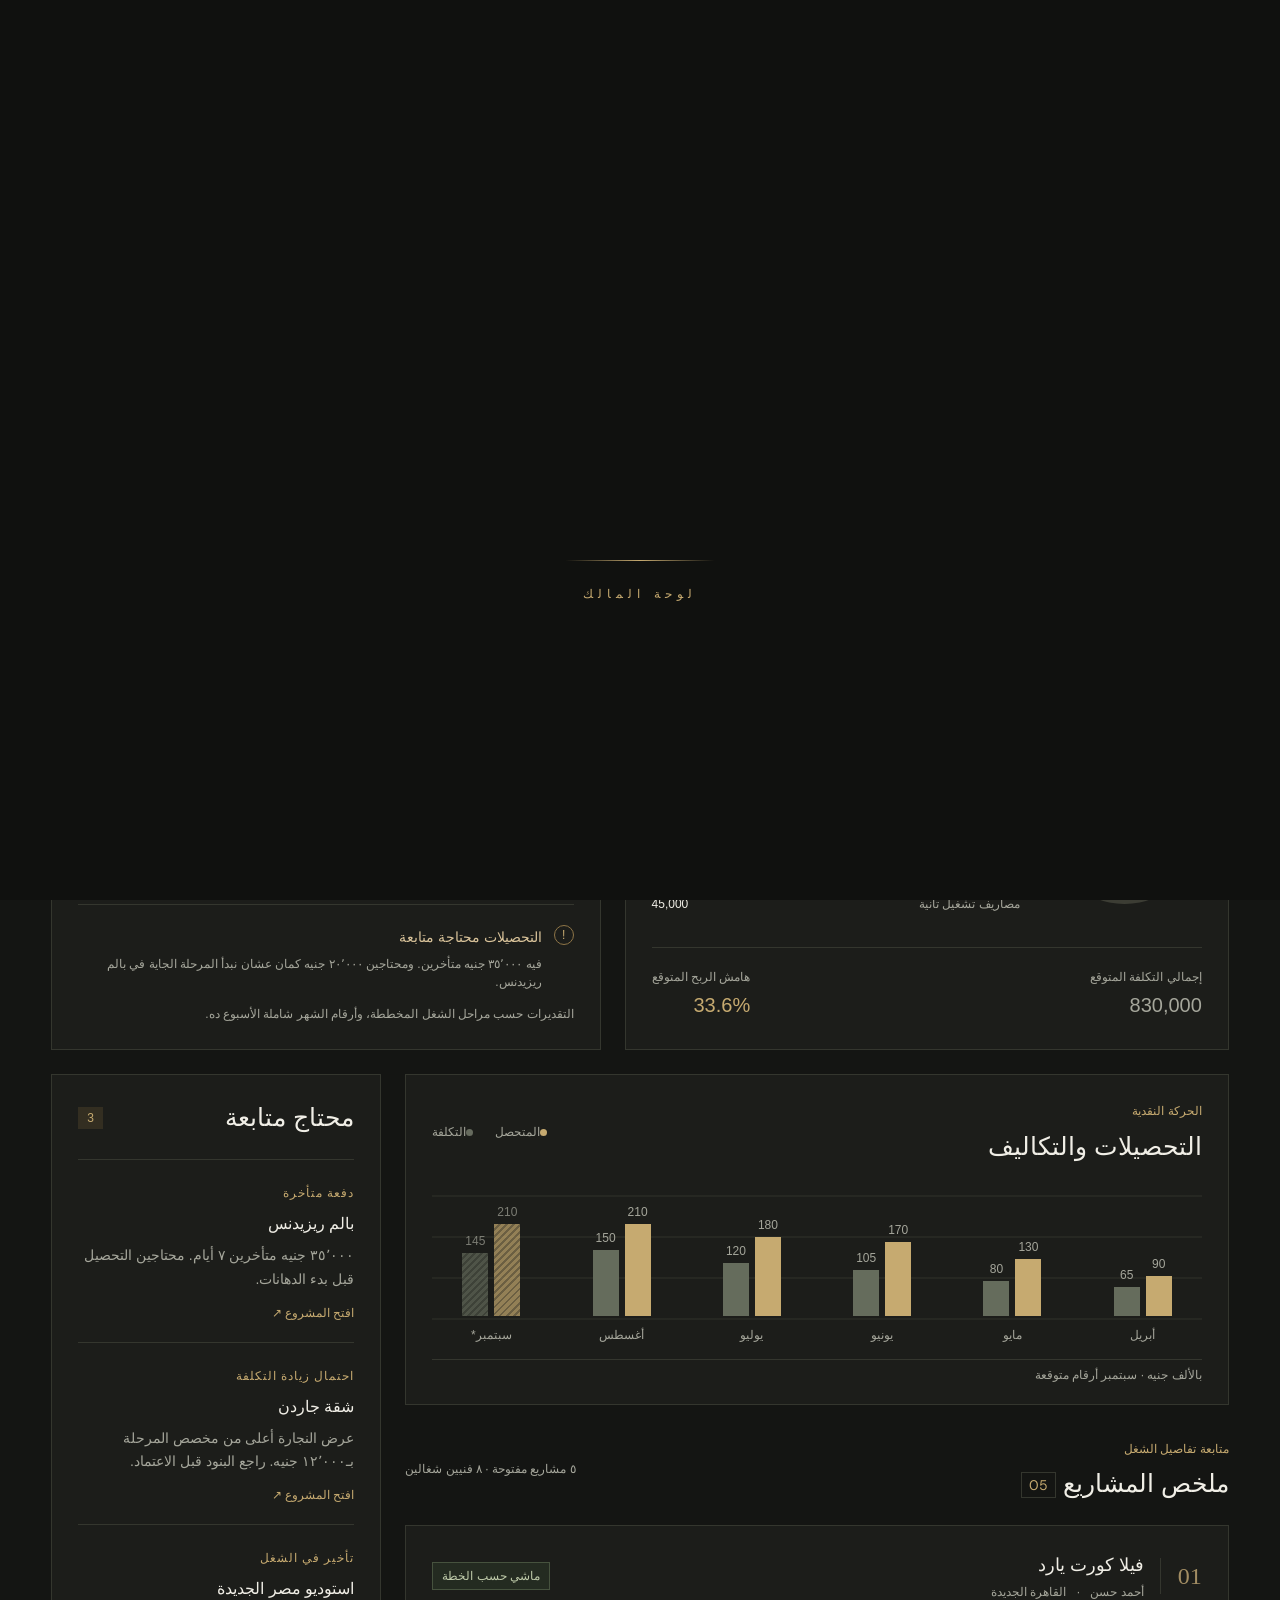
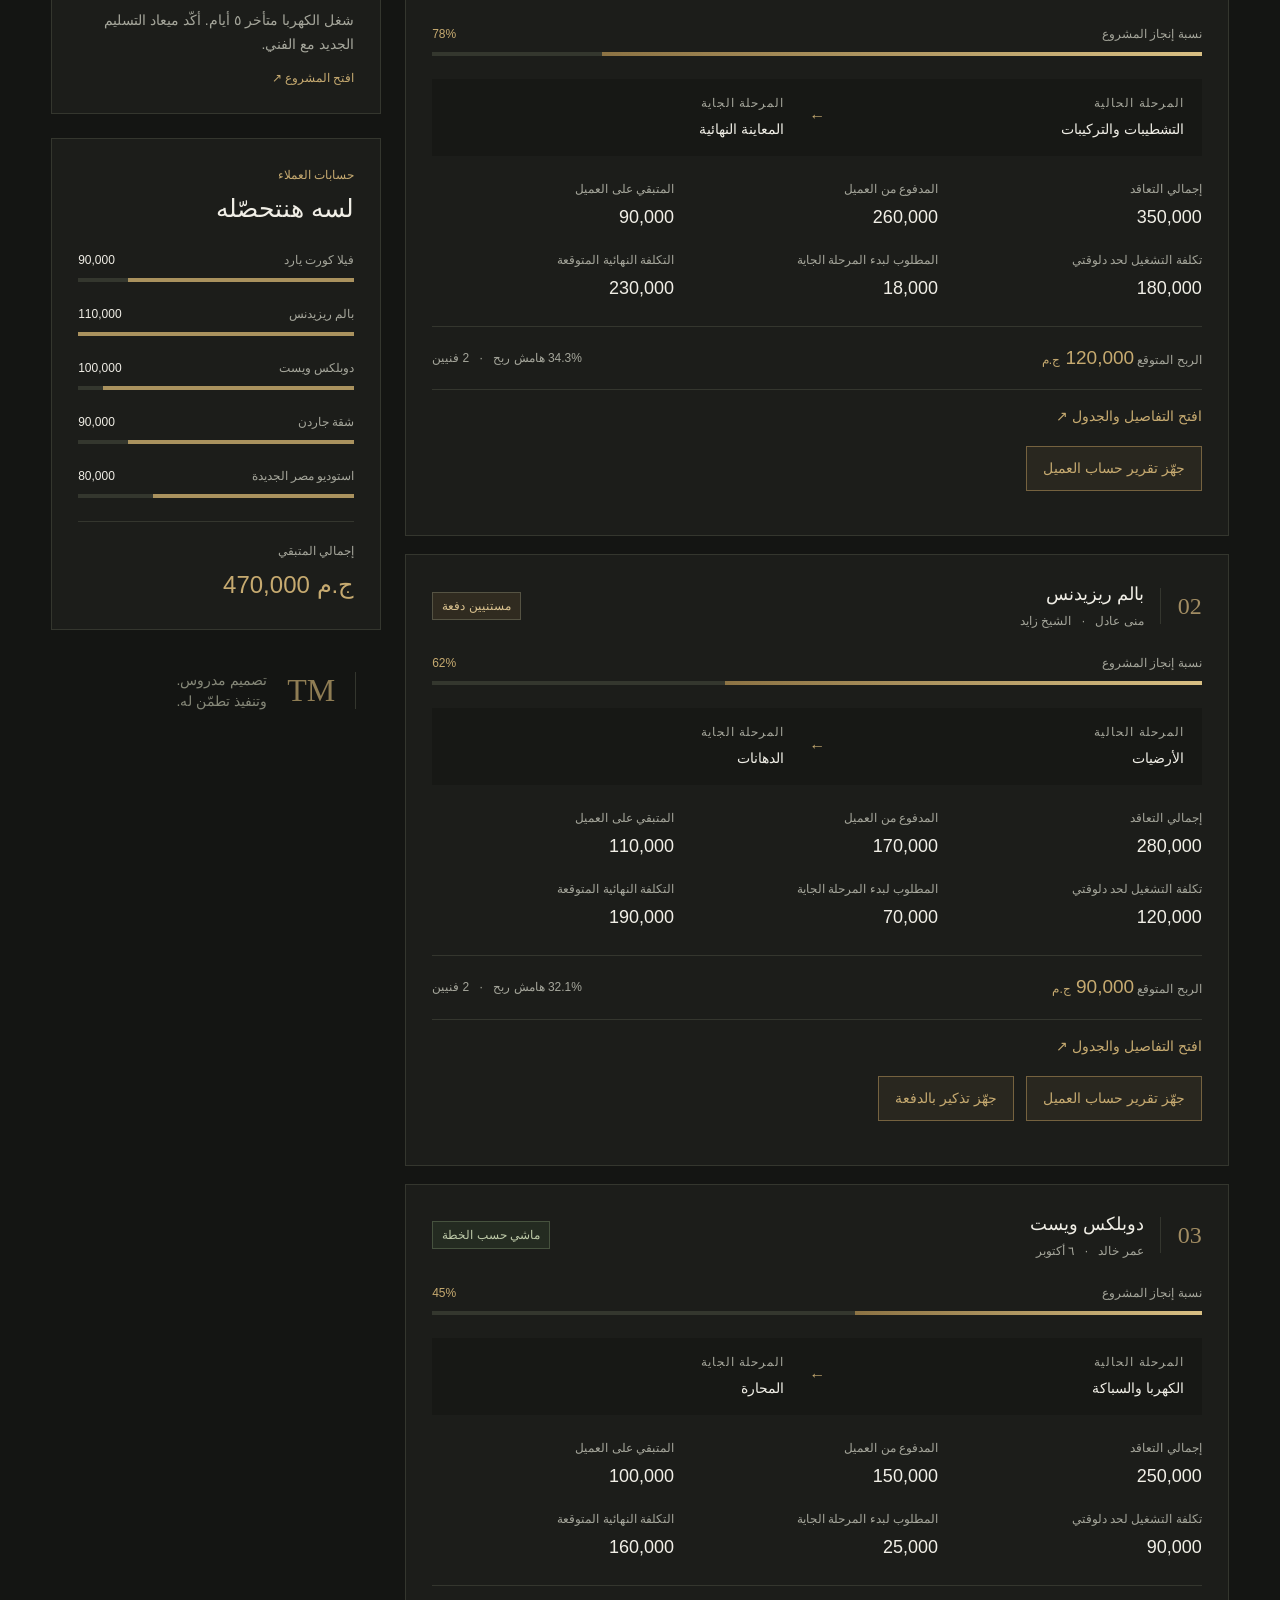
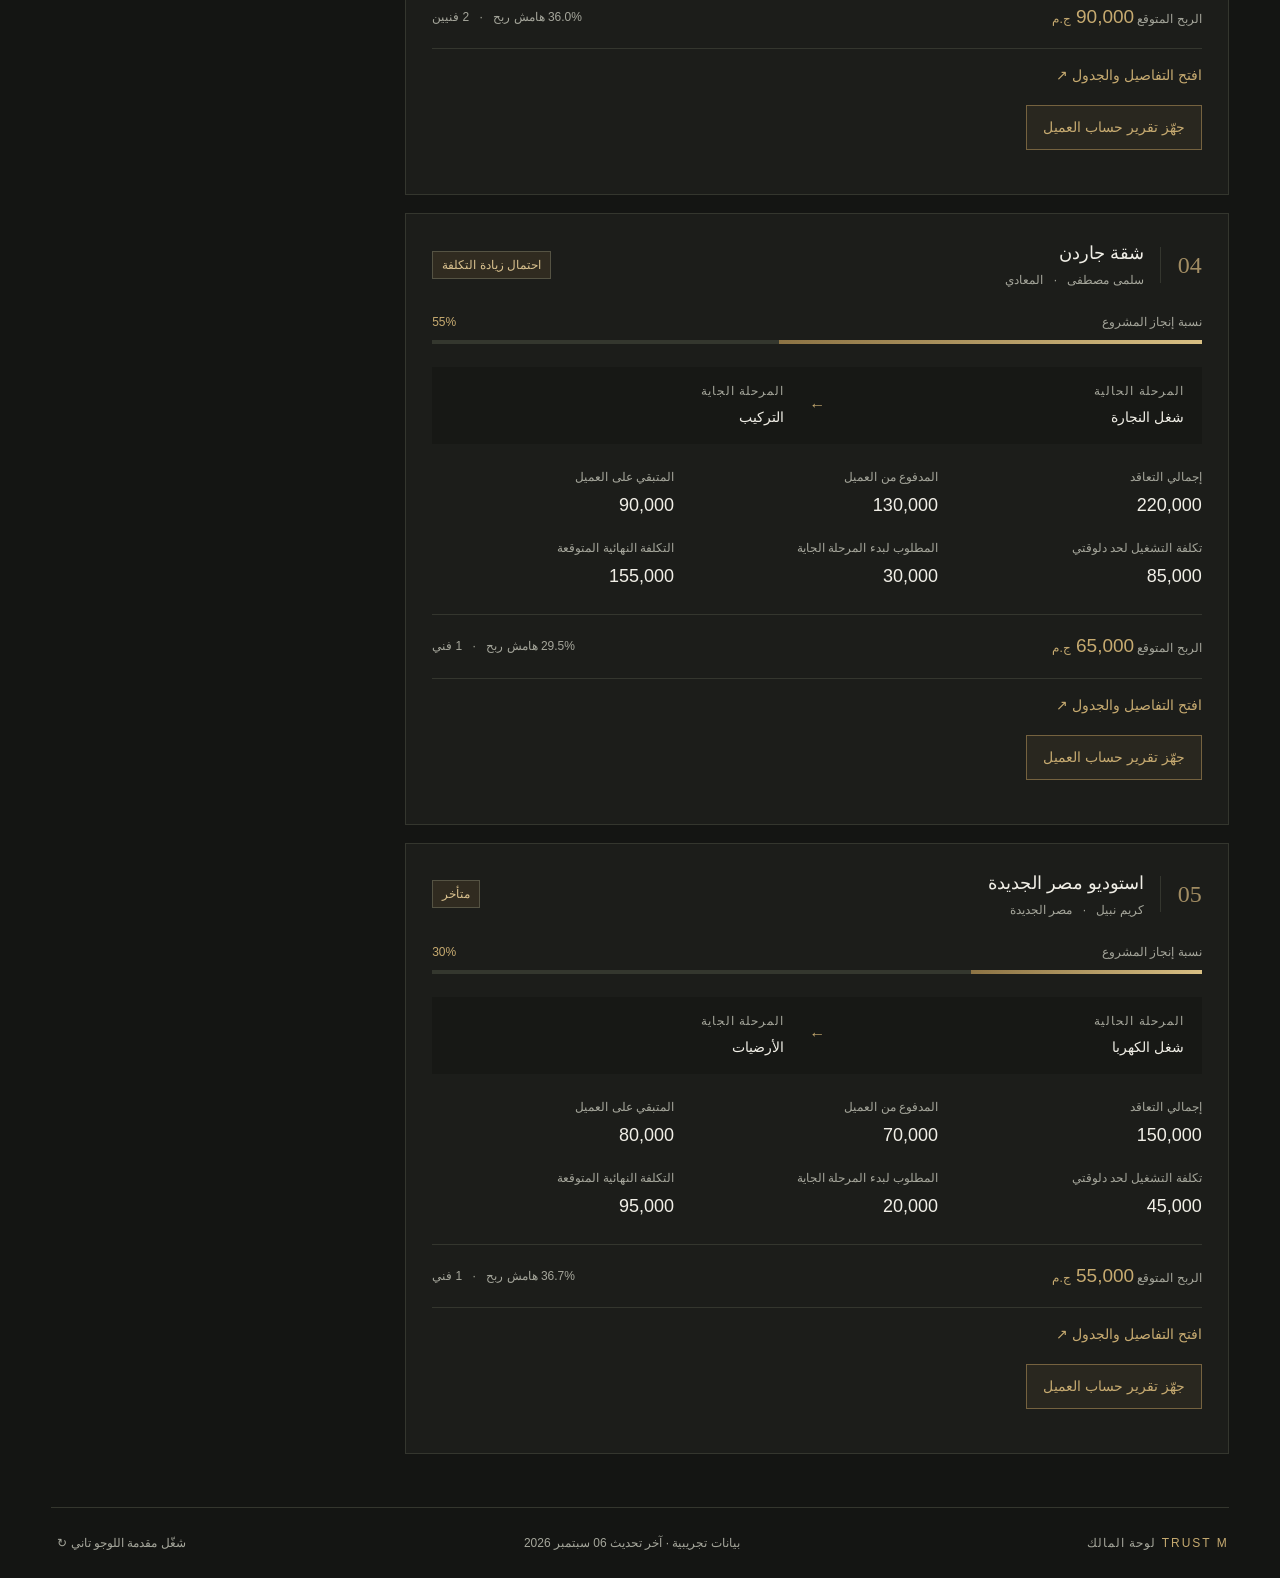
==== index.html @ 20517d7a "Extract Trust M portal from Vercel deployment" ====
<!doctype html>
<html lang="ar-EG" dir="rtl"><head><meta charset="UTF-8"><meta name="viewport" content="width=device-width, initial-scale=1"><meta name="theme-color" content="#141513"><meta name="description" content="Trust M owner portal — project delivery, finances and forecasts."><title>Trust M | Owner Dashboard</title><link rel="stylesheet" href="styles.css"><link rel="stylesheet" href="locale.css"></head>
<body>
<div id="loader" role="status" aria-label="Loading Trust M owner portal"><div class="loading-inner"><div class="logo loading-logo" role="img" aria-label="Trust M gold house emblem and wordmark"></div><div class="loading-rule"></div><p>OWNER PORTAL</p></div></div>
<header><a href="#overview" class="brand" aria-label="Trust M home"><span class="logo"></span></a><nav aria-label="Dashboard sections"><a href="#overview" class="active">Overview</a><a href="#projects">Projects <span>05</span></a><a href="finance.html">Financials</a><a href="#forecast">Forecast</a></nav><div class="owner"><span>OWNER ACCESS</span><b>L</b></div></header>
<main id="overview"><div class="heading"><div><div class="eyebrow">TRUST M · MANAGEMENT PORTAL</div><h1>Hello, Lamiaa<span>.</span></h1><p>A clear view of your projects, from first plans to final details.</p></div><div class="date">Sunday, 06 September 2026<br><span class="demo">Sample portfolio · EGP</span></div></div>
<section class="kpis" aria-label="Portfolio key performance indicators" id="kpis"></section>
<div class="overview-grid"><section class="panel" id="financials"><div class="section-top"><div><div class="eyebrow">THE BIG PICTURE</div><h2>Financial breakdown</h2></div><span class="subtle">Portfolio to date</span></div><div class="finance-layout"><div class="donut" role="img" aria-label="62.4 percent collected, 37.6 percent outstanding"><div><strong>62.4<span>%</span></strong><small>collected</small></div></div><div class="financial-list" id="financial-list"></div></div><div class="finance-foot"><span>Forecast total cost <strong>830,000</strong></span><span>Forecast profit margin <strong class="gold">33.6%</strong></span></div></section>
<section class="panel" id="forecast"><div class="section-top"><div><div class="eyebrow">LOOKING AHEAD</div><h2>Cash forecast</h2></div><span class="subtle">September</span></div><div class="forecast-table"><div class="table-head"><span>Expected cash flow</span><span>This week</span><span>This month</span></div><div><span><i class="dot gold-dot"></i>Collections</span><strong>85,000</strong><strong>210,000</strong></div><div><span><i class="dot gray-dot"></i>Outgoings</span><strong>62,000</strong><strong>145,000</strong></div><div class="net"><span>Net movement</span><strong>+23,000</strong><strong>+65,000</strong></div></div><div class="risk-note"><span>!</span><div><strong>Collections need close follow-up</strong><p>EGP 35,000 is overdue. A further EGP 20,000 is needed to release the next phase at Palm Residence.</p></div></div><p class="footnote">Estimates based on planned milestones; monthly figures include this week.</p></section></div>
<div class="lower-grid"><div><section class="panel chart-panel"><div class="section-top"><div><div class="eyebrow">CASH MOVEMENT</div><h2>Collections & costs</h2></div><div class="legend"><span><i class="dot gold-dot"></i>Collected</span><span><i class="dot gray-dot"></i>Cost</span></div></div><div class="bars" id="bars" role="img" aria-label="Monthly collections and costs from April through September, in thousands of EGP"></div><p class="footnote">EGP thousands · September is forecast</p></section>
<section id="projects"><div class="section-top project-title"><div><div class="eyebrow">CRAFTING EVERY DETAIL</div><h2>Projects overview <span class="count">05</span></h2></div><span class="subtle">5 open projects · 8 active technicians</span></div><div id="project-list"></div></section></div>
<aside><section class="panel attention"><div class="section-top"><h2>Needs attention</h2><span class="alert-count">3</span></div><a href="#project-2"><span class="alert-label">PAYMENT OVERDUE</span><h3>Palm Residence</h3><p>EGP 35,000 overdue by 7 days. Collection is needed before painting starts.</p><span class="text-link">Review project ↗</span></a><a href="#project-4"><span class="alert-label">COST RISK</span><h3>Garden Apartment</h3><p>Joinery quote is EGP 12,000 above the phase allowance. Confirm the scope before approval.</p><span class="text-link">Review project ↗</span></a><a href="#project-5"><span class="alert-label">SCHEDULE DELAY</span><h3>Heliopolis Studio</h3><p>Electrical work is 5 days behind. Confirm the technician’s revised completion date.</p><span class="text-link">Review project ↗</span></a></section>
<section class="panel balances"><div class="eyebrow">CLIENT BALANCES</div><h2>Still to collect</h2><div id="balance-chart"></div><div class="balance-total"><span>Total outstanding</span><strong>EGP 470,000</strong></div></section><div class="aside-note"><span>TM</span><p>Considered design.<br>Confident delivery.</p></div></aside></div>
<footer><span>TRUST M <small>OWNER PORTAL</small></span><p>Illustrative data · Updated 06 Sep 2026</p><button id="replay">Replay brand introduction ↻</button></footer></main><script src="app.js"></script><script src="locale.js"></script></body></html>
---- styles.css ----
@import url('https://fonts.googleapis.com/css2?family=DM+Sans:wght@400;450;500;600;700&family=Libre+Caslon+Display&display=swap');
:root{color-scheme:dark;--bg:#141513;--panel:#1c1d1a;--line:#34362e;--gold:#c6aa70;--text:#f0eee6;--muted:#a5a69b}*{box-sizing:border-box}html{scroll-behavior:smooth;scroll-padding-top:110px}body{margin:0;background:var(--bg);color:var(--text);font-family:'DM Sans',Arial,sans-serif;font-size:16px;line-height:1.5}a{color:inherit;text-decoration:none}button{font:inherit}a:focus-visible,button:focus-visible{outline:2px solid var(--gold);outline-offset:5px}header{height:100px;display:flex;align-items:center;justify-content:space-between;padding:0 4%;border-bottom:1px solid var(--line);background:#111210;gap:30px}.brand{width:132px;flex-shrink:0}.logo{display:block;width:132px;height:91px;background-image:url('assets/trust-m-brand.png');background-size:396px 391.6px;background-position:-28px -53px;background-repeat:no-repeat}nav{display:flex;gap:36px;height:100%;align-items:center}nav a{height:100%;display:flex;align-items:center;gap:10px;color:var(--muted);border-bottom:2px solid transparent;font-size:14px}nav a.active,nav a:hover{color:var(--gold);border-bottom-color:var(--gold)}nav a span{font-size:12px;color:var(--gold)}.owner{display:flex;align-items:center;gap:18px}.owner>span{font-size:12px;letter-spacing:2px;color:var(--muted)}.owner b{border:1px solid #645a40;border-radius:50%;width:40px;height:40px;display:grid;place-items:center;font-weight:500;color:var(--gold)}main{max-width:1510px;margin:auto;padding:44px 4% 0}.heading{display:flex;justify-content:space-between;align-items:center;margin-bottom:32px;gap:25px}.eyebrow{font-size:12px;letter-spacing:2px;color:var(--gold);font-weight:500}h1,h2,h3,p{margin:0}h1,h2{font-family:'Libre Caslon Display',Georgia,serif;font-weight:400}h1{font-size:52px;line-height:1.2;margin:8px 0 10px}h1 span{color:var(--gold)}.heading p{color:var(--muted);font-size:14px}.date{text-align:right;font-size:14px;line-height:2}.demo{color:var(--gold);font-size:12px;letter-spacing:.4px}.kpis{display:grid;grid-template-columns:repeat(4,1fr);border-top:1px solid var(--line);border-left:1px solid var(--line);margin-bottom:30px}.kpi{padding:23px 24px;background:#191a17;border-right:1px solid var(--line);border-bottom:1px solid var(--line);min-width:0}.kpi>span{display:block;font-size:14px;color:#bcbc b2;color:var(--muted)}.kpi strong{display:block;font-size:32px;line-height:1.3;font-weight:450;letter-spacing:-1px;margin:12px 0 6px;font-variant-numeric:tabular-nums}.kpi small{font-size:12px;color:var(--muted)}.kpi.profit{background:#26271e}.profit strong,.gold{color:var(--gold)}.overview-grid{display:grid;grid-template-columns:1.1fr 1fr;gap:24px;margin-bottom:24px}.panel{border:1px solid var(--line);background:var(--panel);padding:26px;scroll-margin-top:24px}h2{font-size:28px;line-height:1.3}.section-top{display:flex;align-items:center;justify-content:space-between;gap:15px;margin-bottom:25px}.section-top .eyebrow{margin-bottom:7px}.subtle{font-size:12px;color:var(--muted)}.finance-layout{display:flex;align-items:center;gap:27px}.donut{width:155px;height:155px;flex-shrink:0;border-radius:50%;background:conic-gradient(var(--gold) 0 62.4%,#3c3d34 62.4% 100%);display:grid;place-items:center;transform:rotate(-90deg)}.donut>div{width:127px;height:127px;background:var(--panel);border-radius:50%;display:flex;flex-direction:column;align-items:center;justify-content:center;transform:rotate(90deg)}.donut strong{font-size:31px;font-weight:400}.donut strong span{font-size:18px}.donut small{color:var(--muted);font-size:12px}.financial-list{flex:1}.financial-list>div{display:flex;justify-content:space-between;gap:12px;padding:10px 0;border-bottom:1px solid #2e3029;font-size:12px}.financial-list>div:last-child{border:0}.financial-list span{color:var(--muted)}.financial-list strong{font-weight:500}.dot{display:inline-block;width:7px;height:7px;border-radius:50%;margin-right:7px}.gold-dot{background:var(--gold)}.gray-dot{background:#666b5e}.finance-foot{display:flex;justify-content:space-between;gap:16px;border-top:1px solid var(--line);margin-top:24px;padding-top:20px;font-size:12px;color:var(--muted)}.finance-foot strong{display:block;font-size:20px;font-weight:500;margin-top:4px}.forecast-table>div{display:grid;grid-template-columns:1.6fr 1fr 1fr;gap:10px;padding:13px 0;border-bottom:1px solid var(--line);font-size:14px}.forecast-table>div>*:not(:first-child){text-align:right}.forecast-table strong{font-weight:500}.forecast-table .table-head{color:var(--muted);font-size:12px;padding-top:0}.net{color:var(--gold)}.risk-note{display:flex;align-items:start;gap:12px;margin:20px 0 14px}.risk-note>span{border:1px solid #8e7547;color:var(--gold);width:20px;height:20px;text-align:center;flex-shrink:0;font-size:12px;border-radius:50%}.risk-note strong{font-size:14px;font-weight:500;color:#d9c39a}.risk-note p,.footnote{font-size:12px;color:var(--muted);margin-top:6px}.lower-grid{display:grid;grid-template-columns:minmax(0,1fr) 330px;gap:24px}.legend{display:flex;gap:15px;font-size:12px;color:var(--muted)}.chart-panel{padding-bottom:20px}.bars{display:flex;justify-content:space-around;gap:12px;border-bottom:1px solid var(--line);padding:10px 0 15px;background:repeating-linear-gradient(to top,transparent 0,transparent 39px,#30322a 40px,transparent 41px)}.bar-group{flex:1;text-align:center;color:var(--muted);font-size:12px}.bar-pair{display:flex;justify-content:center;align-items:end;gap:6px;height:118px;margin-bottom:10px}.bar{width:26px;max-width:35%;position:relative}.bar span{position:absolute;top:-21px;left:50%;transform:translateX(-50%);font-size:12px;color:var(--muted)}.collected{background:var(--gold)}.spent{background:#656c5c}.forecast-bars .bar{opacity:.7;background-image:repeating-linear-gradient(135deg,transparent,transparent 3px,#1c1d1a55 3px,#1c1d1a55 5px)}.project-title{margin-top:34px}.count{font-family:'DM Sans',sans-serif;font-size:14px;color:var(--gold);border:1px solid var(--line);padding:3px 7px;vertical-align:middle;margin-left:7px}.project{margin-bottom:18px}.project:target{border-color:var(--gold)}.project-head{display:flex;gap:16px;align-items:center}.project-number{font-family:Georgia,serif;font-size:24px;color:#a28d63;border-right:1px solid var(--line);padding-right:17px}.project-name{flex:1}h3{font-size:18px;font-weight:500}.project-name p{font-size:12px;color:var(--muted);margin-top:4px}.project-name p span{margin:0 7px}.status{font-size:12px;padding:4px 9px;border:1px solid #555343;white-space:nowrap}.on-track{color:#bdc9a8;border-color:#46523e;background:#242b21}.warning{color:#dac28f;background:#302b20}.progress-label{display:flex;justify-content:space-between;margin-top:24px;font-size:12px;color:var(--muted)}.progress-label strong{color:var(--gold);font-weight:500}.progress{height:4px;background:#34372e;margin:9px 0 23px}.progress>span{display:block;height:100%;background:linear-gradient(90deg,#8c7344,#d8bf83)}.phases{display:flex;align-items:center;gap:25px;background:#171815;padding:15px 18px}.phases>div{flex:1}.phases small{display:block;font-size:12px;letter-spacing:1px;color:var(--muted);margin-bottom:5px}.phases div>span{font-size:14px}.phase-arrow{color:var(--gold)}.project-finance{display:grid;grid-template-columns:repeat(3,1fr);gap:20px 22px;margin:24px 0}.project-finance dt{font-size:12px;color:var(--muted);margin-bottom:6px}.project-finance dd{margin:0;font-size:18px;font-weight:450;font-variant-numeric:tabular-nums}.project-bottom{border-top:1px solid var(--line);padding-top:17px;display:flex;justify-content:space-between;gap:15px;align-items:center;font-size:12px;color:var(--muted)}.project-bottom strong{margin-left:10px;color:var(--gold);font-size:19px;font-weight:500}.project-bottom small{font-size:12px}.project-bottom i{font-style:normal;margin:0 7px}.attention h2{font-size:26px}.alert-count{color:var(--gold);background:#332e21;padding:2px 9px;font-size:12px}.attention a{display:block;padding:20px 0;border-top:1px solid var(--line)}.attention a:last-child{padding-bottom:0}.alert-label{font-size:12px;letter-spacing:1px;color:var(--gold)}.attention h3{margin:8px 0;font-size:16px}.attention p{font-size:14px;color:var(--muted);line-height:1.7}.text-link{display:block;color:var(--gold);font-size:12px;margin-top:12px}.attention a:hover h3{text-decoration:underline;text-underline-offset:4px}.balances{margin-top:24px}.balances h2{margin:6px 0 26px}.balance-row{margin-bottom:23px}.balance-row>div:first-child{display:flex;justify-content:space-between;gap:10px;font-size:12px;margin-bottom:9px;color:var(--muted)}.balance-row strong{color:var(--text);font-weight:500}.balance-track{height:4px;background:#34372e}.balance-track span{height:100%;background:#aa925e;display:block}.balance-total{border-top:1px solid var(--line);padding-top:20px;font-size:12px;color:var(--muted)}.balance-total strong{display:block;color:var(--gold);font-size:24px;font-weight:400;margin-top:7px}.aside-note{padding:40px 25px;display:flex;gap:20px;align-items:center;color:#858778}.aside-note>span{font:32px Georgia,serif;color:#8f7d54;border-right:1px solid var(--line);padding-right:20px}.aside-note p{font-size:14px}footer{display:flex;justify-content:space-between;gap:20px;align-items:center;border-top:1px solid var(--line);margin-top:35px;padding:25px 0;color:var(--muted);font-size:12px}footer>span{color:var(--gold);letter-spacing:2px}footer small{font-size:12px;letter-spacing:1px;margin-left:15px;color:var(--muted)}footer button{background:none;border:0;color:var(--muted);font-size:12px;cursor:pointer}#loader{position:fixed;inset:0;background:#10110f;display:grid;place-items:center;z-index:100;transition:opacity .6s ease,visibility .6s}.loading-inner{text-align:center}.loading-logo{width:330px;height:227px;background-size:990px 979px;background-position:-70px -132.5px;animation:brand-reveal 1.8s ease both}.loading-rule{height:1px;width:150px;margin:35px auto 24px;background:linear-gradient(90deg,transparent,var(--gold),transparent);transform-origin:center;animation:line-reveal 1.8s ease both}.loading-inner p{font-size:12px;letter-spacing:5px;color:var(--gold)}#loader.finished{opacity:0;visibility:hidden;pointer-events:none}@keyframes brand-reveal{from{opacity:0;transform:translateY(10px);filter:brightness(.4)}to{opacity:1;transform:translateY(0);filter:brightness(1)}}@keyframes line-reveal{from{transform:scaleX(0)}to{transform:scaleX(1)}}@media(min-width:1600px){main{padding-left:35px;padding-right:35px}}@media(max-width:1150px){.overview-grid{grid-template-columns:1fr}.lower-grid{grid-template-columns:minmax(0,1fr) 290px}.finance-layout{gap:40px}.financial-list>div{font-size:14px}.kpi{padding:20px}.kpi strong{font-size:28px}.project-finance{grid-template-columns:repeat(2,1fr)}nav{gap:22px}.owner>span{display:none}}@media(max-width:800px){.lower-grid{grid-template-columns:1fr}aside{display:grid;grid-template-columns:1fr 1fr;gap:18px;align-items:start}.balances{margin:0}.aside-note{display:none}.heading{align-items:start}.date{font-size:12px}.kpis{grid-template-columns:repeat(2,1fr)}.owner{display:none}header{padding:0 5%;gap:16px}nav{gap:19px}nav a{font-size:12px}.brand{width:105px}.brand .logo{transform:scale(.8);transform-origin:left center}main{padding:30px 5% 0}.project-title{align-items:start}.project-title>.subtle{max-width:130px;text-align:right}footer{flex-wrap:wrap}}@media(max-width:520px){header{height:auto;flex-direction:column;gap:0;padding-top:6px}.brand{width:105px;height:78px}nav{height:48px;gap:28px;width:100%;justify-content:center}.heading{display:block}h1{font-size:43px}.date{text-align:left;margin-top:18px}.heading p{max-width:300px}.kpi{padding:17px 14px}.kpi>span{font-size:12px}.kpi strong{font-size:26px}.kpi small{font-size:12px}.panel{padding:21px 18px}.finance-layout{flex-direction:column;gap:20px}.financial-list{width:100%}.financial-list>div{font-size:12px}.finance-foot{gap:10px}.finance-foot strong{font-size:19px}.section-top{align-items:start}.section-top>.subtle{max-width:75px;text-align:right}.forecast-table>div{font-size:12px;grid-template-columns:1.4fr 1fr 1fr}.legend{display:block;line-height:1.8}.legend>span{display:block}.bar-pair{gap:4px}.bar{width:18px}.bar span{font-size:12px}.bars{gap:5px}.project-head{flex-wrap:wrap;gap:10px}.project-name h3{font-size:17px}.status{margin-left:43px}.project-number{font-size:21px;padding-right:12px}.phases{gap:10px;padding:13px 11px}.phases small{font-size:12px}.phases div>span{font-size:12px}.project-finance{gap:17px}.project-finance dd{font-size:18px}.project-bottom{align-items:start;flex-direction:column}.project-title h2{font-size:26px}aside{display:block}.balances{margin-top:20px}footer{display:block}footer p{margin:15px 0}footer button{padding:0}.loading-logo{transform:scale(.85)}html{scroll-padding-top:20px}}@media(prefers-reduced-motion:reduce){html{scroll-behavior:auto}*,*::before,*::after{animation:none!important;transition:none!important}}
.modal-open{overflow:hidden}.clickable-project{cursor:pointer;transition:border-color .2s}.clickable-project:hover{border-color:#8e7952}.project-open{background:none;border:0;border-top:1px solid var(--line);width:100%;text-align:right;color:var(--gold);font-size:14px;padding:16px 0 0;margin-top:17px;cursor:pointer}.project-dialog{width:min(1080px,94vw);max-height:90dvh;padding:0;border:1px solid #786442;background:var(--bg);color:var(--text);overflow:auto;box-shadow:0 30px 100px #0009}.project-dialog::backdrop{background:#000b;backdrop-filter:blur(5px)}.detail-header{position:sticky;top:0;z-index:2;background:#191a17;border-bottom:1px solid var(--line);padding:26px 30px;display:flex;justify-content:space-between;gap:20px}.detail-header h2{font-size:36px;margin:7px 0}.detail-header p{font-size:14px;color:var(--muted)}.close-detail{background:transparent;border:1px solid var(--line);width:42px;height:42px;flex-shrink:0;color:var(--gold);font-size:28px;cursor:pointer;line-height:1}.detail-body{padding:26px 30px 30px}.detail-summary{display:flex;gap:18px;align-items:center;flex-wrap:wrap;font-size:14px;color:var(--muted);margin-bottom:24px}.detail-section{margin-top:30px}.detail-section h3{font-size:20px}.detail-section h3 small{font-size:12px;color:var(--muted);margin-left:10px}.detail-finance{display:grid;grid-template-columns:repeat(4,1fr);border-left:1px solid var(--line);border-top:1px solid var(--line);margin:18px 0 10px}.detail-finance>div{padding:18px;border-right:1px solid var(--line);border-bottom:1px solid var(--line);background:var(--panel)}.detail-finance dt{font-size:14px;color:var(--muted);margin-bottom:8px}.detail-finance dd{font-size:24px;margin:0}.detail-finance>div:last-child dd{color:var(--gold)}.gantt-legend{display:flex;flex-wrap:wrap;gap:18px;font-size:12px;color:var(--muted);margin-bottom:15px}.gantt-legend span::before{content:'';display:inline-block;width:10px;height:10px;margin-right:7px;background:#52584b}.gantt-legend .complete::before{background:#82966e}.gantt-legend .in-progress::before{background:var(--gold)}.gantt-legend .blocked::before{background:#bc865f}.gantt-scroll{overflow-x:auto;border:1px solid var(--line)}.gantt{min-width:760px}.gantt-axis,.gantt-row{display:grid;grid-template-columns:220px 1fr}.gantt-axis{height:40px;background:#23241f;border-bottom:1px solid var(--line);font-size:12px;color:var(--muted)}.gantt-axis>span{padding:12px 16px;letter-spacing:1px}.gantt-axis>div{position:relative;margin-right:38px}.gantt-axis>div span{position:absolute;top:12px;white-space:nowrap;font-size:12px}.gantt-row{border-bottom:1px solid var(--line);min-height:65px}.gantt-row:last-child{border:0}.gantt-name{padding:11px 16px;border-right:1px solid var(--line)}.gantt-name strong{display:block;font-size:14px;font-weight:500}.gantt-name small{display:block;font-size:12px;color:var(--muted);margin-top:4px}.gantt-track{position:relative;margin-right:38px;background:repeating-linear-gradient(90deg,transparent 0,transparent calc(10% - 1px),#33362d 10%)}.gantt-bar{position:absolute;top:22px;height:20px;background:#52584b;min-width:3px}.gantt-bar.complete{background:#82966e}.gantt-bar.in-progress{background:var(--gold)}.gantt-bar.blocked,.gantt-bar.at-risk,.gantt-bar.delayed{background:repeating-linear-gradient(135deg,#bc865f 0,#bc865f 5px,#96684a 5px,#96684a 8px)}.today-line{position:absolute;top:0;bottom:0;width:1px;background:#e4c579;z-index:1;pointer-events:none}.detail-action{border-left:2px solid var(--gold);background:var(--panel);padding:20px 24px;margin-top:28px}.detail-action p{font-size:14px;color:#d3d1c5;margin-top:10px;line-height:1.7}@media(max-width:800px){.detail-finance{grid-template-columns:repeat(2,1fr)}.detail-header,.detail-body{padding:22px}.detail-header h2{font-size:30px}}@media(max-width:520px){.project-dialog{width:96vw;max-height:94dvh}.detail-header,.detail-body{padding:18px}.detail-header h2{font-size:27px}.detail-finance>div{padding:13px}.detail-finance dd{font-size:22px}.detail-summary{gap:12px;font-size:12px}.detail-finance dt{font-size:12px}.gantt-legend{gap:10px}.detail-action{padding:16px}.project-open{text-align:left}}
[hidden]{display:none!important}.client-actions{display:flex;gap:12px;flex-wrap:wrap;margin:18px 0}.client-actions button{border:1px solid #75623f;background:#29271f;color:var(--gold);padding:11px 16px;font:inherit;font-size:14px;cursor:pointer}.client-actions button:hover{background:#393325}.message-dialog{max-width:760px}.message-note{color:var(--muted);font-size:14px;margin-bottom:20px}.message-dialog label{display:block;font-size:14px;margin:15px 0 8px}.message-dialog textarea{width:100%;resize:vertical;background:#191a17;border:1px solid var(--line);padding:16px;color:var(--text);font:inherit;font-size:14px;line-height:1.6}.message-dialog textarea:focus-visible{outline:2px solid var(--gold)}#message-status{color:var(--gold);font-size:14px;margin-top:15px}.technician-scroll{overflow:auto;border:1px solid var(--line)}.technician-table{border-collapse:collapse;width:100%;min-width:950px;font-size:14px;background:var(--panel)}.technician-table caption{text-align:left;padding:18px;color:var(--muted)}.technician-table th,.technician-table td{text-align:left;padding:18px 14px;border-top:1px solid var(--line)}.technician-table th{font-weight:500}.technician-table thead{color:var(--gold)}.technician-table small{display:block;color:var(--muted);font-size:12px;margin-top:5px}.technician-table button{background:none;border:0;color:var(--gold);font:inherit;padding:0;text-align:left;cursor:pointer}.technician-table tfoot{background:#27281f}.technician-table td:nth-child(n+4):nth-child(-n+6){font-variant-numeric:tabular-nums;white-space:nowrap}@media(max-width:800px){header nav{gap:15px}nav a{font-size:12px}}@media(max-width:520px){header nav{justify-content:flex-start;overflow-x:auto;gap:22px}nav a{flex-shrink:0}.client-actions button{width:100%;text-align:center}}
.delivery-options{border-top:1px solid var(--line);margin-top:24px;padding-top:12px}.delivery-options input{display:block;width:100%;padding:12px;background:#191a17;border:1px solid var(--line);color:var(--text);font:inherit;font-size:14px}.delivery-options input:focus-visible{outline:2px solid var(--gold)}
---- locale.css ----
html[lang=ar-EG] body{font-family:Tahoma,Arial,sans-serif;direction:rtl}html[lang=ar-EG] h1,html[lang=ar-EG] h2,html[lang=ar-EG] h3{font-family:Tahoma,Arial,sans-serif;letter-spacing:0}html[lang=ar-EG] h1{font-size:38px}html[lang=ar-EG] h2{font-size:25px}html[lang=ar-EG] .eyebrow{letter-spacing:0;line-height:1.8}html[lang=ar-EG] table th,html[lang=ar-EG] table td{text-align:right}html[lang=ar-EG] .num{direction:ltr;text-align:left}html[lang=ar-EG] .date{text-align:left}html[lang=ar-EG] input[type=email],html[lang=ar-EG] input[type=tel],html[lang=ar-EG] input[type=number],html[lang=ar-EG] input[type=date]{direction:ltr;text-align:right}html[lang=ar-EG] .report-menu button,html[lang=ar-EG] .project-open,html[lang=ar-EG] .sheet-action-grid button{text-align:right}html[lang=ar-EG] .logo{direction:ltr}html[lang=ar-EG] .gantt{direction:ltr}html[lang=ar-EG] .gantt-name{direction:rtl;text-align:right}html[lang=ar-EG] .project-number{padding-left:17px;padding-right:0;border-right:0;border-left:1px solid var(--line)}html[lang=ar-EG] .project-action-row button,html[lang=ar-EG] .finance-tabs button{line-height:1.7}html[lang=ar-EG] .phase-arrow{transform:rotate(180deg)}html[lang=ar-EG] .finance-table,html[lang=ar-EG] .excel-sheet{line-height:1.8}html[lang=ar-EG] .financial-project-card>h3{font-size:28px}html[lang=ar-EG] .demo-notice{font-size:13px;line-height:1.9}@media(max-width:700px){html[lang=ar-EG] h1{font-size:30px}html[lang=ar-EG] .date{text-align:right}html[lang=ar-EG] nav{overflow:auto;max-width:100%}html[lang=ar-EG] nav a{white-space:nowrap}}
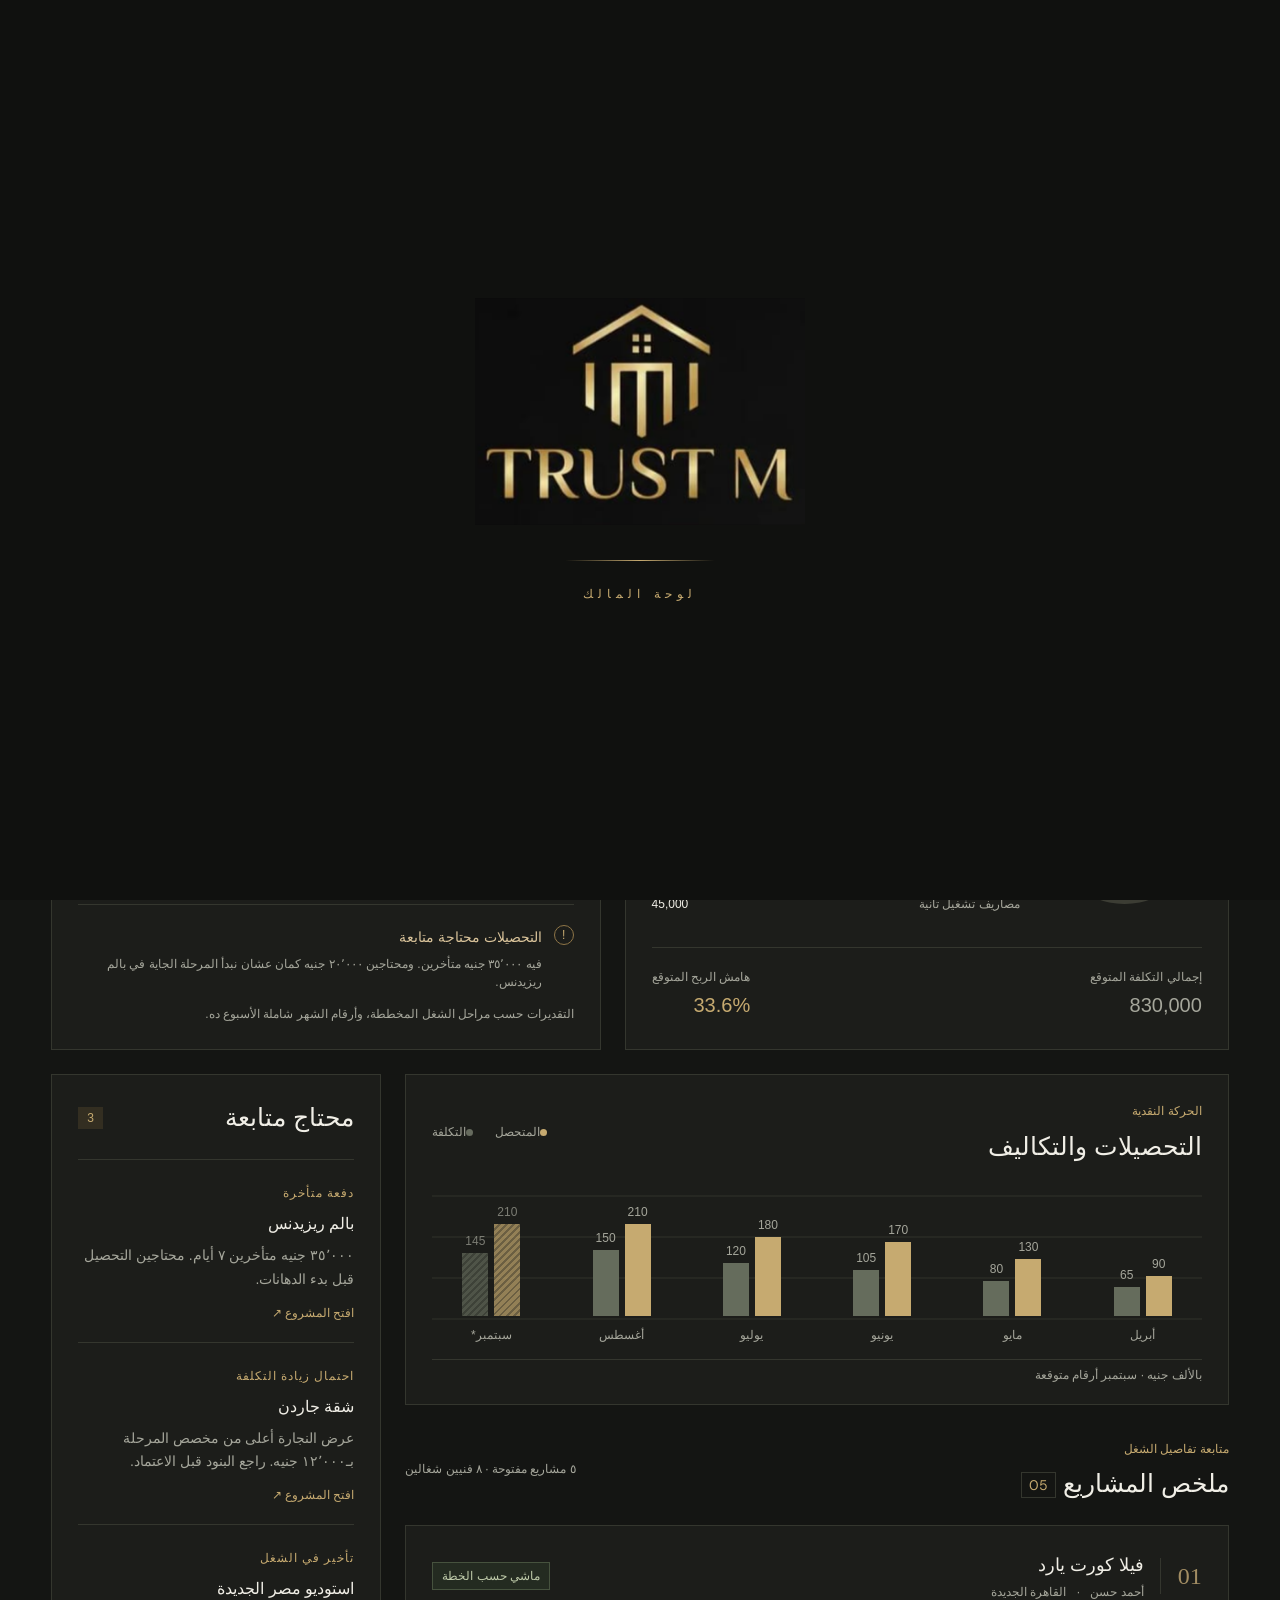
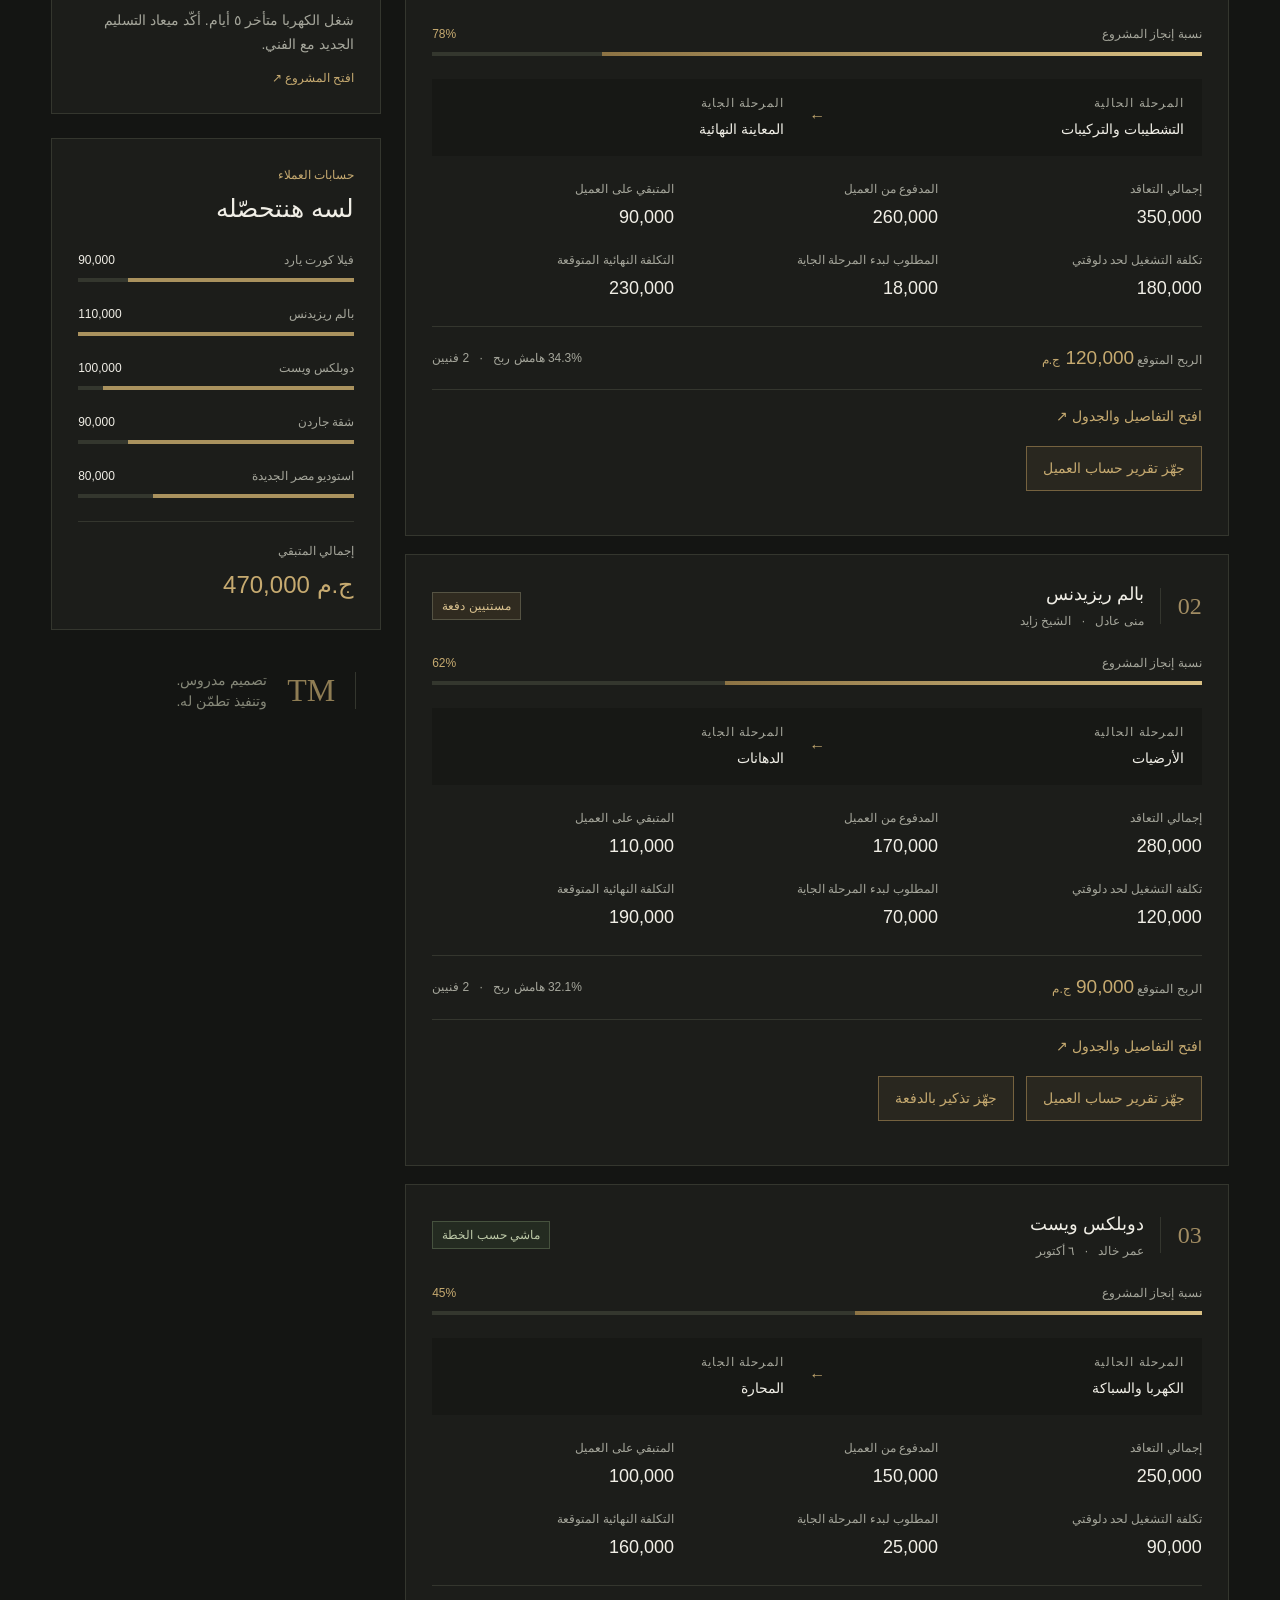
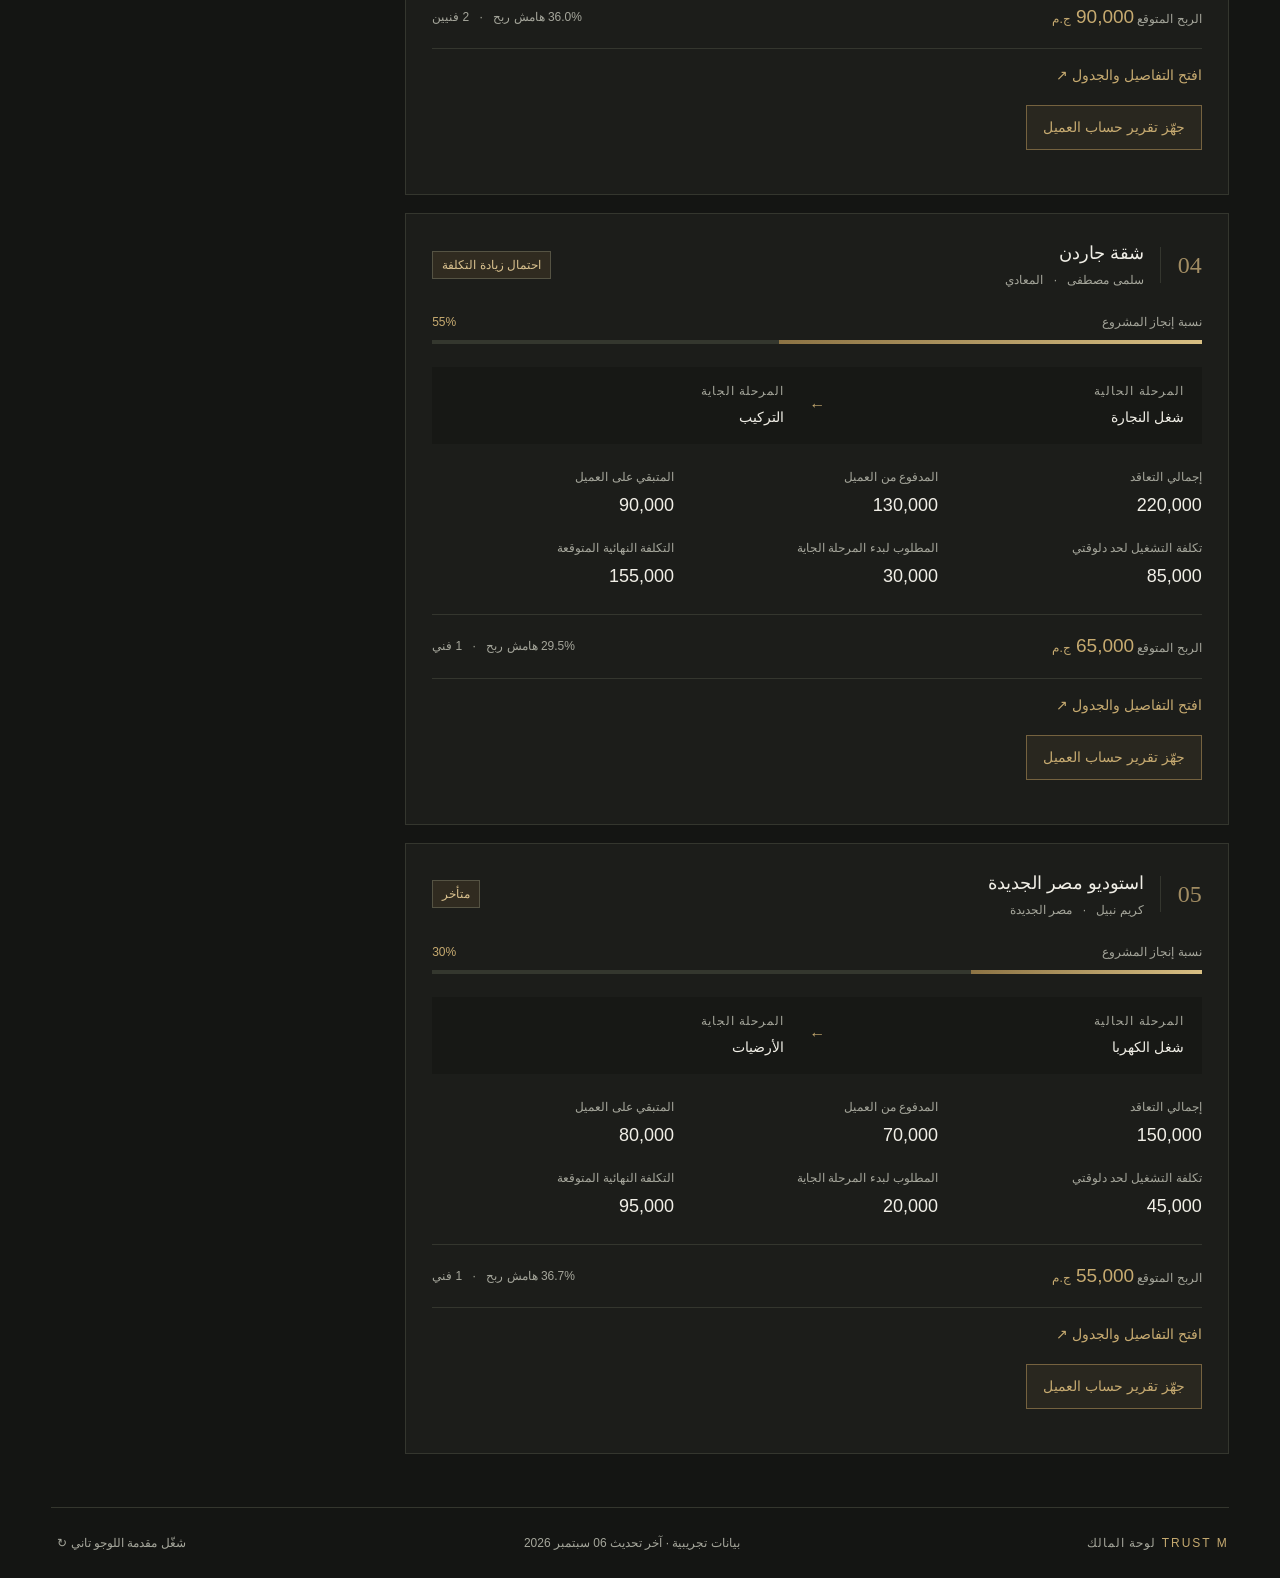
==== commit d15d0cfd: "Add files via upload" ====
--- a/index.html
+++ b/index.html
@@ -2,7 +2,7 @@
 <html lang="ar-EG" dir="rtl"><head><meta charset="UTF-8"><meta name="viewport" content="width=device-width, initial-scale=1"><meta name="theme-color" content="#141513"><meta name="description" content="Trust M owner portal — project delivery, finances and forecasts."><title>Trust M | Owner Dashboard</title><link rel="stylesheet" href="styles.css"><link rel="stylesheet" href="locale.css"></head>
 <body>
 <div id="loader" role="status" aria-label="Loading Trust M owner portal"><div class="loading-inner"><div class="logo loading-logo" role="img" aria-label="Trust M gold house emblem and wordmark"></div><div class="loading-rule"></div><p>OWNER PORTAL</p></div></div>
-<header><a href="#overview" class="brand" aria-label="Trust M home"><span class="logo"></span></a><nav aria-label="Dashboard sections"><a href="#overview" class="active">Overview</a><a href="#projects">Projects <span>05</span></a><a href="finance.html">Financials</a><a href="#forecast">Forecast</a></nav><div class="owner"><span>OWNER ACCESS</span><b>L</b></div></header>
+<header><a href="#overview" class="brand" aria-label="Trust M home"><span class="logo"></span></a><nav aria-label="Dashboard sections"><a href="#overview" class="active">Overview</a><a href="#projects">Projects <span>05</span></a><a href="finance.html">Financials</a><a href="#forecast">Forecast</a><a href="amr.html">لوحة عمرو</a></nav><div class="owner"><span>OWNER ACCESS</span><b>L</b></div></header>
 <main id="overview"><div class="heading"><div><div class="eyebrow">TRUST M · MANAGEMENT PORTAL</div><h1>Hello, Lamiaa<span>.</span></h1><p>A clear view of your projects, from first plans to final details.</p></div><div class="date">Sunday, 06 September 2026<br><span class="demo">Sample portfolio · EGP</span></div></div>
 <section class="kpis" aria-label="Portfolio key performance indicators" id="kpis"></section>
 <div class="overview-grid"><section class="panel" id="financials"><div class="section-top"><div><div class="eyebrow">THE BIG PICTURE</div><h2>Financial breakdown</h2></div><span class="subtle">Portfolio to date</span></div><div class="finance-layout"><div class="donut" role="img" aria-label="62.4 percent collected, 37.6 percent outstanding"><div><strong>62.4<span>%</span></strong><small>collected</small></div></div><div class="financial-list" id="financial-list"></div></div><div class="finance-foot"><span>Forecast total cost <strong>830,000</strong></span><span>Forecast profit margin <strong class="gold">33.6%</strong></span></div></section>
--- a/styles.css
+++ b/styles.css
@@ -3,3 +3,15 @@
 .modal-open{overflow:hidden}.clickable-project{cursor:pointer;transition:border-color .2s}.clickable-project:hover{border-color:#8e7952}.project-open{background:none;border:0;border-top:1px solid var(--line);width:100%;text-align:right;color:var(--gold);font-size:14px;padding:16px 0 0;margin-top:17px;cursor:pointer}.project-dialog{width:min(1080px,94vw);max-height:90dvh;padding:0;border:1px solid #786442;background:var(--bg);color:var(--text);overflow:auto;box-shadow:0 30px 100px #0009}.project-dialog::backdrop{background:#000b;backdrop-filter:blur(5px)}.detail-header{position:sticky;top:0;z-index:2;background:#191a17;border-bottom:1px solid var(--line);padding:26px 30px;display:flex;justify-content:space-between;gap:20px}.detail-header h2{font-size:36px;margin:7px 0}.detail-header p{font-size:14px;color:var(--muted)}.close-detail{background:transparent;border:1px solid var(--line);width:42px;height:42px;flex-shrink:0;color:var(--gold);font-size:28px;cursor:pointer;line-height:1}.detail-body{padding:26px 30px 30px}.detail-summary{display:flex;gap:18px;align-items:center;flex-wrap:wrap;font-size:14px;color:var(--muted);margin-bottom:24px}.detail-section{margin-top:30px}.detail-section h3{font-size:20px}.detail-section h3 small{font-size:12px;color:var(--muted);margin-left:10px}.detail-finance{display:grid;grid-template-columns:repeat(4,1fr);border-left:1px solid var(--line);border-top:1px solid var(--line);margin:18px 0 10px}.detail-finance>div{padding:18px;border-right:1px solid var(--line);border-bottom:1px solid var(--line);background:var(--panel)}.detail-finance dt{font-size:14px;color:var(--muted);margin-bottom:8px}.detail-finance dd{font-size:24px;margin:0}.detail-finance>div:last-child dd{color:var(--gold)}.gantt-legend{display:flex;flex-wrap:wrap;gap:18px;font-size:12px;color:var(--muted);margin-bottom:15px}.gantt-legend span::before{content:'';display:inline-block;width:10px;height:10px;margin-right:7px;background:#52584b}.gantt-legend .complete::before{background:#82966e}.gantt-legend .in-progress::before{background:var(--gold)}.gantt-legend .blocked::before{background:#bc865f}.gantt-scroll{overflow-x:auto;border:1px solid var(--line)}.gantt{min-width:760px}.gantt-axis,.gantt-row{display:grid;grid-template-columns:220px 1fr}.gantt-axis{height:40px;background:#23241f;border-bottom:1px solid var(--line);font-size:12px;color:var(--muted)}.gantt-axis>span{padding:12px 16px;letter-spacing:1px}.gantt-axis>div{position:relative;margin-right:38px}.gantt-axis>div span{position:absolute;top:12px;white-space:nowrap;font-size:12px}.gantt-row{border-bottom:1px solid var(--line);min-height:65px}.gantt-row:last-child{border:0}.gantt-name{padding:11px 16px;border-right:1px solid var(--line)}.gantt-name strong{display:block;font-size:14px;font-weight:500}.gantt-name small{display:block;font-size:12px;color:var(--muted);margin-top:4px}.gantt-track{position:relative;margin-right:38px;background:repeating-linear-gradient(90deg,transparent 0,transparent calc(10% - 1px),#33362d 10%)}.gantt-bar{position:absolute;top:22px;height:20px;background:#52584b;min-width:3px}.gantt-bar.complete{background:#82966e}.gantt-bar.in-progress{background:var(--gold)}.gantt-bar.blocked,.gantt-bar.at-risk,.gantt-bar.delayed{background:repeating-linear-gradient(135deg,#bc865f 0,#bc865f 5px,#96684a 5px,#96684a 8px)}.today-line{position:absolute;top:0;bottom:0;width:1px;background:#e4c579;z-index:1;pointer-events:none}.detail-action{border-left:2px solid var(--gold);background:var(--panel);padding:20px 24px;margin-top:28px}.detail-action p{font-size:14px;color:#d3d1c5;margin-top:10px;line-height:1.7}@media(max-width:800px){.detail-finance{grid-template-columns:repeat(2,1fr)}.detail-header,.detail-body{padding:22px}.detail-header h2{font-size:30px}}@media(max-width:520px){.project-dialog{width:96vw;max-height:94dvh}.detail-header,.detail-body{padding:18px}.detail-header h2{font-size:27px}.detail-finance>div{padding:13px}.detail-finance dd{font-size:22px}.detail-summary{gap:12px;font-size:12px}.detail-finance dt{font-size:12px}.gantt-legend{gap:10px}.detail-action{padding:16px}.project-open{text-align:left}}
 [hidden]{display:none!important}.client-actions{display:flex;gap:12px;flex-wrap:wrap;margin:18px 0}.client-actions button{border:1px solid #75623f;background:#29271f;color:var(--gold);padding:11px 16px;font:inherit;font-size:14px;cursor:pointer}.client-actions button:hover{background:#393325}.message-dialog{max-width:760px}.message-note{color:var(--muted);font-size:14px;margin-bottom:20px}.message-dialog label{display:block;font-size:14px;margin:15px 0 8px}.message-dialog textarea{width:100%;resize:vertical;background:#191a17;border:1px solid var(--line);padding:16px;color:var(--text);font:inherit;font-size:14px;line-height:1.6}.message-dialog textarea:focus-visible{outline:2px solid var(--gold)}#message-status{color:var(--gold);font-size:14px;margin-top:15px}.technician-scroll{overflow:auto;border:1px solid var(--line)}.technician-table{border-collapse:collapse;width:100%;min-width:950px;font-size:14px;background:var(--panel)}.technician-table caption{text-align:left;padding:18px;color:var(--muted)}.technician-table th,.technician-table td{text-align:left;padding:18px 14px;border-top:1px solid var(--line)}.technician-table th{font-weight:500}.technician-table thead{color:var(--gold)}.technician-table small{display:block;color:var(--muted);font-size:12px;margin-top:5px}.technician-table button{background:none;border:0;color:var(--gold);font:inherit;padding:0;text-align:left;cursor:pointer}.technician-table tfoot{background:#27281f}.technician-table td:nth-child(n+4):nth-child(-n+6){font-variant-numeric:tabular-nums;white-space:nowrap}@media(max-width:800px){header nav{gap:15px}nav a{font-size:12px}}@media(max-width:520px){header nav{justify-content:flex-start;overflow-x:auto;gap:22px}nav a{flex-shrink:0}.client-actions button{width:100%;text-align:center}}
 .delivery-options{border-top:1px solid var(--line);margin-top:24px;padding-top:12px}.delivery-options input{display:block;width:100%;padding:12px;background:#191a17;border:1px solid var(--line);color:var(--text);font:inherit;font-size:14px}.delivery-options input:focus-visible{outline:2px solid var(--gold)}
+/* Amr's read-only dashboard keeps navigation focused on portfolio visibility. */
+.compact-nav{gap:clamp(14px,2.2vw,34px)}
+.compact-nav a{white-space:nowrap}
+.compact-nav a[href="#operations"]{color:#d6aa57}
+.amr-dashboard .kpis,.amr-dashboard .overview-grid,.amr-dashboard .chart-panel,.amr-dashboard aside,.amr-dashboard #technicians{display:none!important}
+.amr-dashboard .lower-grid{display:block}
+.amr-dashboard .project-title{margin-top:26px}
+.amr-dashboard .heading{margin-bottom:24px}
+@media (max-width:760px){
+  .compact-nav{gap:12px;overflow-x:auto;max-width:calc(100vw - 150px);padding-bottom:4px}
+  .compact-nav a{font-size:11px}
+}
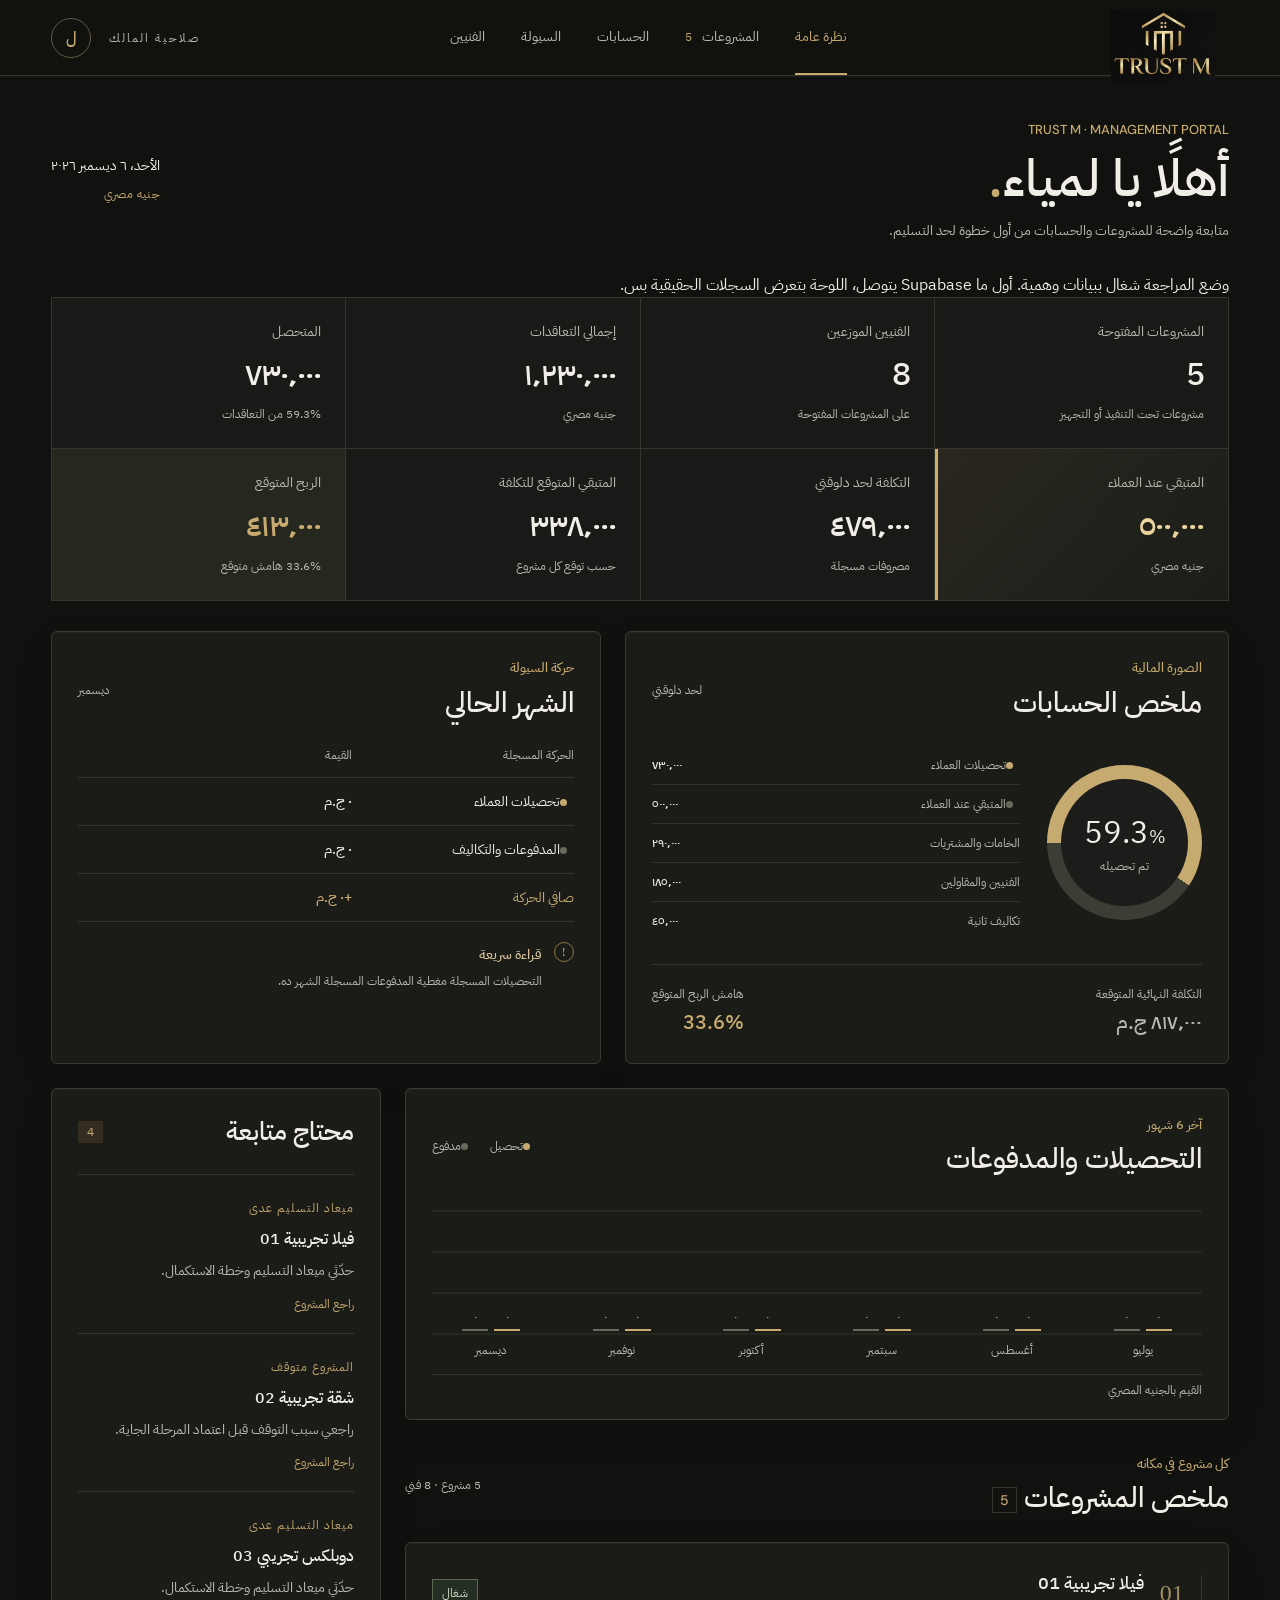
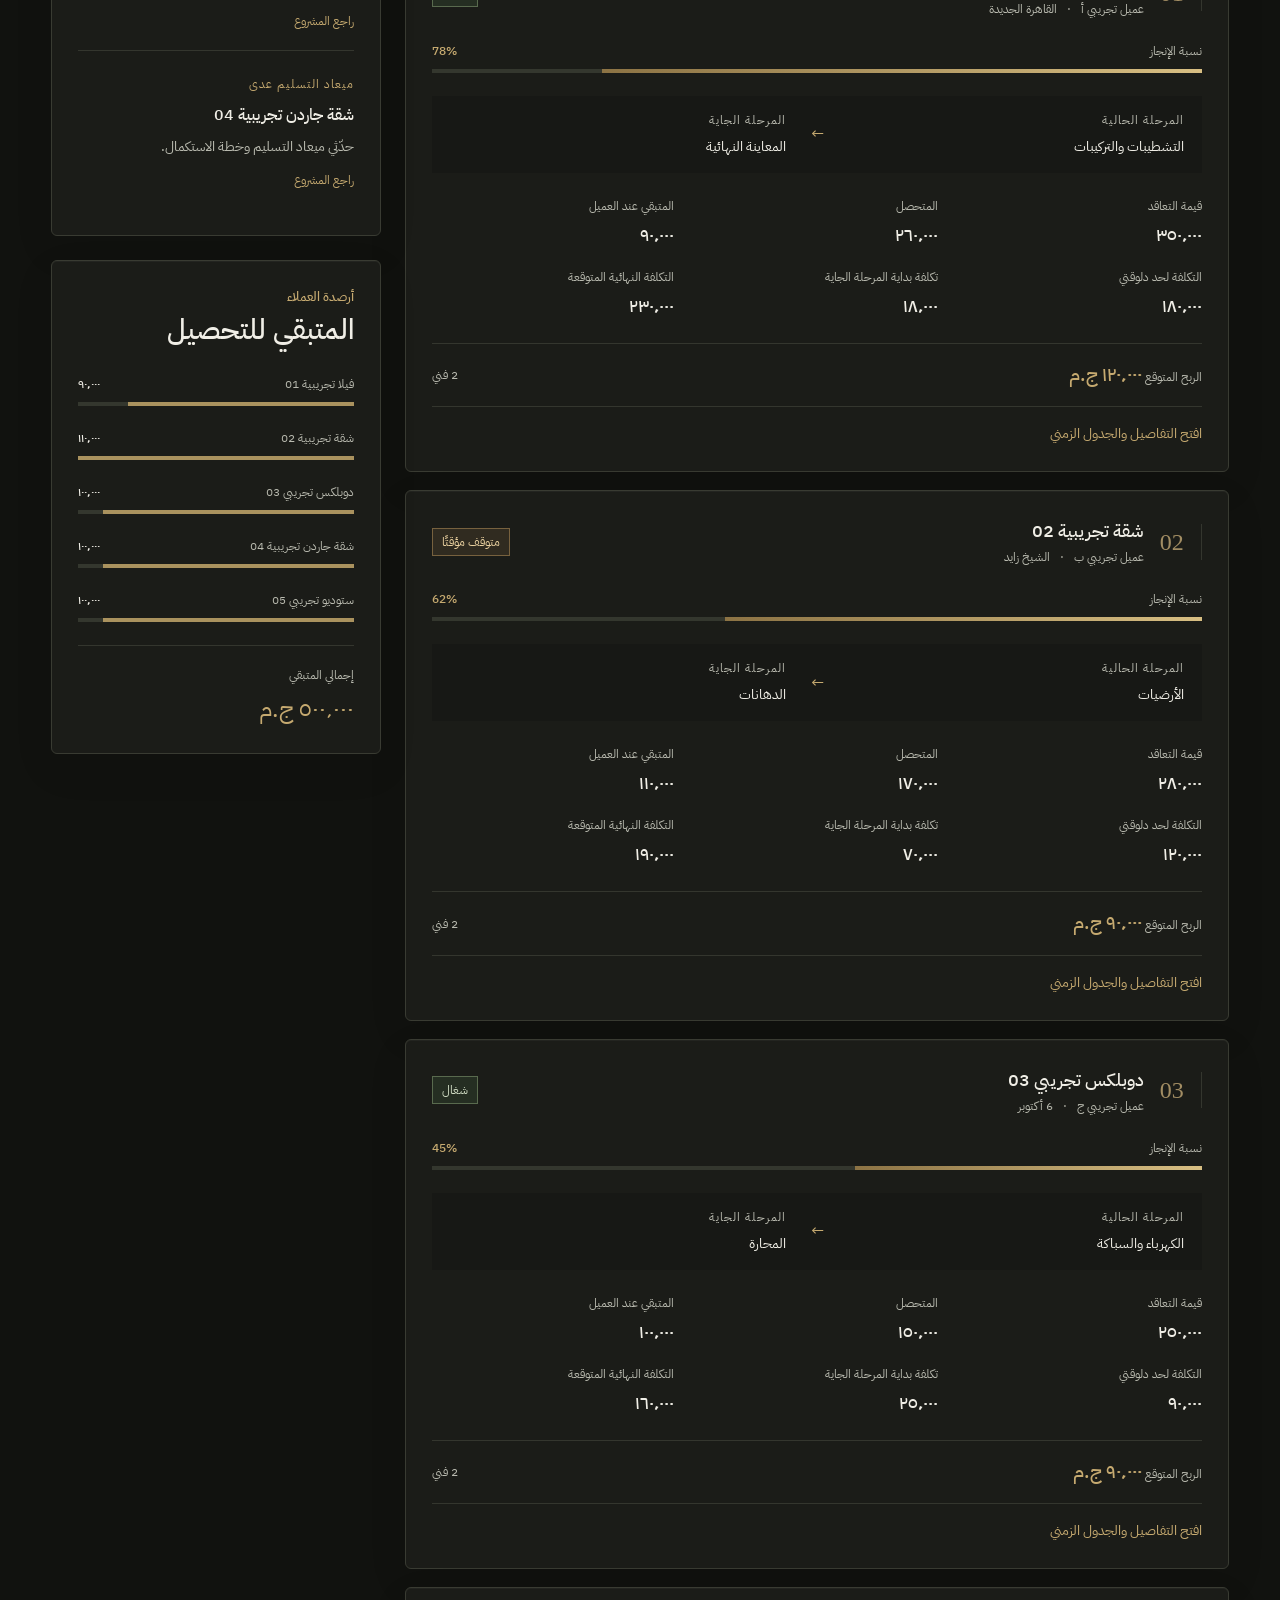
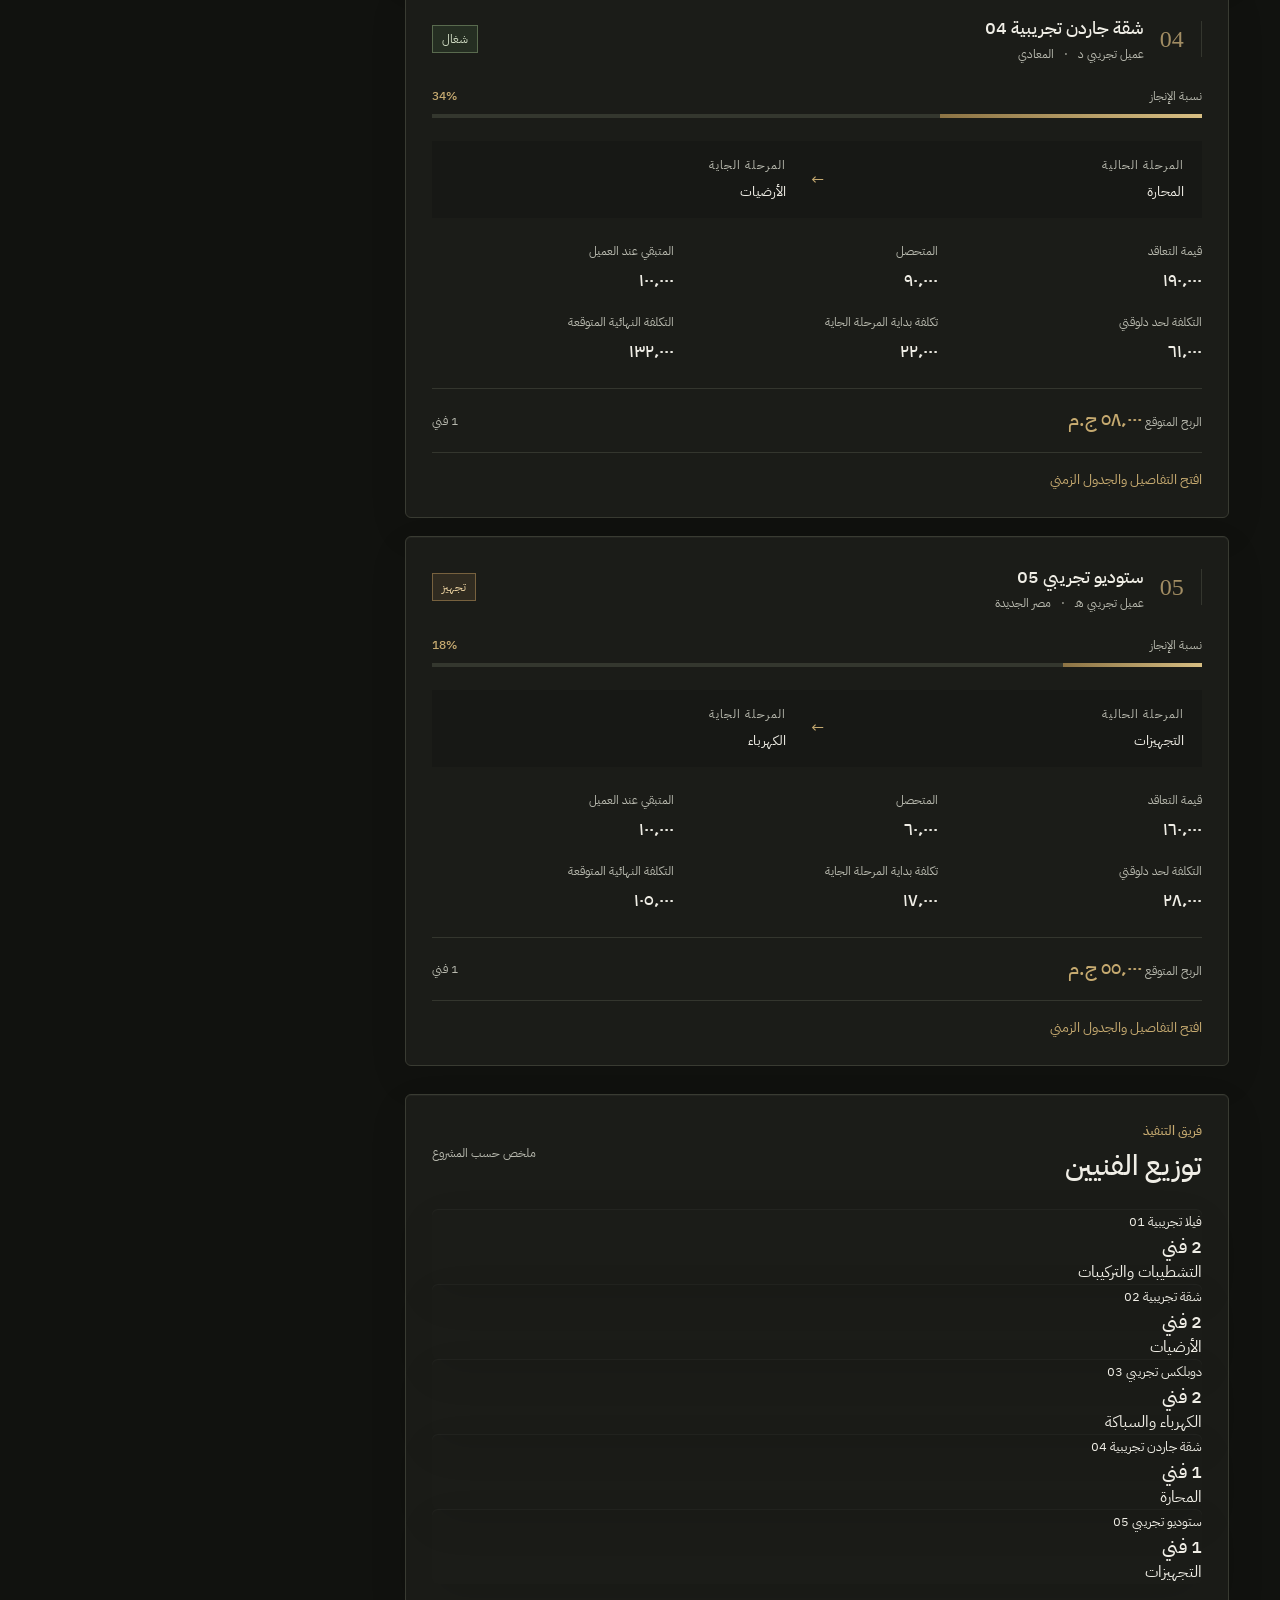
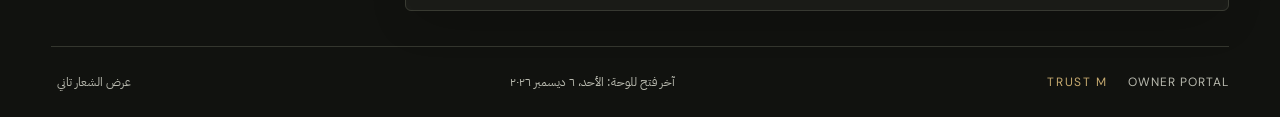
==== commit 50802874: "Add files via upload" ====
--- a/index.html
+++ b/index.html
@@ -1,14 +1,80 @@
-<!doctype html>
-<html lang="ar-EG" dir="rtl"><head><meta charset="UTF-8"><meta name="viewport" content="width=device-width, initial-scale=1"><meta name="theme-color" content="#141513"><meta name="description" content="Trust M owner portal — project delivery, finances and forecasts."><title>Trust M | Owner Dashboard</title><link rel="stylesheet" href="styles.css"><link rel="stylesheet" href="locale.css"></head>
-<body>
-<div id="loader" role="status" aria-label="Loading Trust M owner portal"><div class="loading-inner"><div class="logo loading-logo" role="img" aria-label="Trust M gold house emblem and wordmark"></div><div class="loading-rule"></div><p>OWNER PORTAL</p></div></div>
-<header><a href="#overview" class="brand" aria-label="Trust M home"><span class="logo"></span></a><nav aria-label="Dashboard sections"><a href="#overview" class="active">Overview</a><a href="#projects">Projects <span>05</span></a><a href="finance.html">Financials</a><a href="#forecast">Forecast</a><a href="amr.html">لوحة عمرو</a></nav><div class="owner"><span>OWNER ACCESS</span><b>L</b></div></header>
-<main id="overview"><div class="heading"><div><div class="eyebrow">TRUST M · MANAGEMENT PORTAL</div><h1>Hello, Lamiaa<span>.</span></h1><p>A clear view of your projects, from first plans to final details.</p></div><div class="date">Sunday, 06 September 2026<br><span class="demo">Sample portfolio · EGP</span></div></div>
-<section class="kpis" aria-label="Portfolio key performance indicators" id="kpis"></section>
-<div class="overview-grid"><section class="panel" id="financials"><div class="section-top"><div><div class="eyebrow">THE BIG PICTURE</div><h2>Financial breakdown</h2></div><span class="subtle">Portfolio to date</span></div><div class="finance-layout"><div class="donut" role="img" aria-label="62.4 percent collected, 37.6 percent outstanding"><div><strong>62.4<span>%</span></strong><small>collected</small></div></div><div class="financial-list" id="financial-list"></div></div><div class="finance-foot"><span>Forecast total cost <strong>830,000</strong></span><span>Forecast profit margin <strong class="gold">33.6%</strong></span></div></section>
-<section class="panel" id="forecast"><div class="section-top"><div><div class="eyebrow">LOOKING AHEAD</div><h2>Cash forecast</h2></div><span class="subtle">September</span></div><div class="forecast-table"><div class="table-head"><span>Expected cash flow</span><span>This week</span><span>This month</span></div><div><span><i class="dot gold-dot"></i>Collections</span><strong>85,000</strong><strong>210,000</strong></div><div><span><i class="dot gray-dot"></i>Outgoings</span><strong>62,000</strong><strong>145,000</strong></div><div class="net"><span>Net movement</span><strong>+23,000</strong><strong>+65,000</strong></div></div><div class="risk-note"><span>!</span><div><strong>Collections need close follow-up</strong><p>EGP 35,000 is overdue. A further EGP 20,000 is needed to release the next phase at Palm Residence.</p></div></div><p class="footnote">Estimates based on planned milestones; monthly figures include this week.</p></section></div>
-<div class="lower-grid"><div><section class="panel chart-panel"><div class="section-top"><div><div class="eyebrow">CASH MOVEMENT</div><h2>Collections & costs</h2></div><div class="legend"><span><i class="dot gold-dot"></i>Collected</span><span><i class="dot gray-dot"></i>Cost</span></div></div><div class="bars" id="bars" role="img" aria-label="Monthly collections and costs from April through September, in thousands of EGP"></div><p class="footnote">EGP thousands · September is forecast</p></section>
-<section id="projects"><div class="section-top project-title"><div><div class="eyebrow">CRAFTING EVERY DETAIL</div><h2>Projects overview <span class="count">05</span></h2></div><span class="subtle">5 open projects · 8 active technicians</span></div><div id="project-list"></div></section></div>
-<aside><section class="panel attention"><div class="section-top"><h2>Needs attention</h2><span class="alert-count">3</span></div><a href="#project-2"><span class="alert-label">PAYMENT OVERDUE</span><h3>Palm Residence</h3><p>EGP 35,000 overdue by 7 days. Collection is needed before painting starts.</p><span class="text-link">Review project ↗</span></a><a href="#project-4"><span class="alert-label">COST RISK</span><h3>Garden Apartment</h3><p>Joinery quote is EGP 12,000 above the phase allowance. Confirm the scope before approval.</p><span class="text-link">Review project ↗</span></a><a href="#project-5"><span class="alert-label">SCHEDULE DELAY</span><h3>Heliopolis Studio</h3><p>Electrical work is 5 days behind. Confirm the technician’s revised completion date.</p><span class="text-link">Review project ↗</span></a></section>
-<section class="panel balances"><div class="eyebrow">CLIENT BALANCES</div><h2>Still to collect</h2><div id="balance-chart"></div><div class="balance-total"><span>Total outstanding</span><strong>EGP 470,000</strong></div></section><div class="aside-note"><span>TM</span><p>Considered design.<br>Confident delivery.</p></div></aside></div>
-<footer><span>TRUST M <small>OWNER PORTAL</small></span><p>Illustrative data · Updated 06 Sep 2026</p><button id="replay">Replay brand introduction ↻</button></footer></main><script src="app.js"></script><script src="locale.js"></script></body></html>
+<!doctype html>
+<html lang="ar-EG" dir="rtl" class="auth-pending" data-required-role="lamiaa_owner">
+<head>
+  <meta charset="UTF-8">
+  <meta name="viewport" content="width=device-width,initial-scale=1">
+  <meta name="theme-color" content="#11120f">
+  <meta name="description" content="بوابة Trust M لإدارة المشروعات والحسابات.">
+  <title>Trust M | لوحة لمياء</title>
+  <link rel="stylesheet" href="assets/fonts.css"><link rel="stylesheet" href="styles.css">
+  <script src="assets/supabase-2.49.4.js"></script>
+  <script src="supabase-config.js"></script>
+  <script src="auth.js"></script>
+</head>
+<body class="owner-dashboard">
+  <div id="loader" role="status" aria-label="بنفتح لوحة Trust M">
+    <div class="loading-inner"><div class="logo loading-logo" role="img" aria-label="شعار Trust M"></div><div class="loading-rule"></div><p>لوحة الإدارة</p></div>
+  </div>
+  <header>
+    <a href="#overview" class="brand" aria-label="Trust M"><span class="logo"></span></a>
+    <nav aria-label="أقسام لوحة الإدارة">
+      <a href="#overview" class="active">نظرة عامة</a>
+      <a href="#projects">المشروعات <span id="nav-project-count">0</span></a>
+      <a href="finance.html">الحسابات</a>
+      <a href="#cashflow">السيولة</a>
+      <a href="#technicians">الفنيين</a>
+      <button class="nav-action auth-only" type="button" data-sign-out>تسجيل الخروج</button>
+    </nav>
+    <div class="owner"><span>صلاحية المالك</span><b>ل</b></div>
+  </header>
+  <main id="overview">
+    <div class="heading">
+      <div><div class="eyebrow latin-text">TRUST M · MANAGEMENT PORTAL</div><h1 id="owner-greeting">أهلًا يا لمياء<span>.</span></h1><p>متابعة واضحة للمشروعات والحسابات من أول خطوة لحد التسليم.</p></div>
+      <div class="date" id="current-date"></div>
+    </div>
+    <p class="demo-notice" id="dashboard-mode" hidden></p>
+    <section class="kpis" aria-label="مؤشرات المحفظة" id="kpis"></section>
+    <div class="overview-grid">
+      <section class="panel" id="financials">
+        <div class="section-top"><div><div class="eyebrow">الصورة المالية</div><h2>ملخص الحسابات</h2></div><span class="subtle">لحد دلوقتي</span></div>
+        <div class="finance-layout"><div class="donut" id="collection-donut"><div><strong id="collection-rate">0<span>%</span></strong><small>تم تحصيله</small></div></div><div class="financial-list" id="financial-list"></div></div>
+        <div class="finance-foot" id="finance-foot"></div>
+      </section>
+      <section class="panel" id="cashflow">
+        <div class="section-top"><div><div class="eyebrow">حركة السيولة</div><h2>الشهر الحالي</h2></div><span class="subtle" id="cash-month"></span></div>
+        <div class="forecast-table">
+          <div class="table-head"><span>الحركة المسجلة</span><span>القيمة</span></div>
+          <div><span><i class="dot gold-dot"></i>تحصيلات العملاء</span><strong id="month-collected">0</strong></div>
+          <div><span><i class="dot gray-dot"></i>المدفوعات والتكاليف</span><strong id="month-outgoing">0</strong></div>
+          <div class="net"><span>صافي الحركة</span><strong id="month-net">0</strong></div>
+        </div>
+        <div class="risk-note"><span>!</span><div><strong>قراءة سريعة</strong><p id="cash-note">بنحسب حركة الشهر من السجلات الفعلية.</p></div></div>
+      </section>
+    </div>
+    <div class="lower-grid">
+      <div>
+        <section class="panel chart-panel">
+          <div class="section-top"><div><div class="eyebrow">آخر 6 شهور</div><h2>التحصيلات والمدفوعات</h2></div><div class="legend"><span><i class="dot gold-dot"></i>تحصيل</span><span><i class="dot gray-dot"></i>مدفوع</span></div></div>
+          <div class="bars" id="bars" aria-label="حركة التحصيل والمدفوعات في آخر ست شهور"></div>
+          <p class="footnote">القيم بالجنيه المصري</p>
+        </section>
+        <section id="projects">
+          <div class="section-top project-title"><div><div class="eyebrow">كل مشروع في مكانه</div><h2>ملخص المشروعات <span class="count" id="project-count">0</span></h2></div><span class="subtle" id="project-subtitle"></span></div>
+          <div id="project-list"></div>
+        </section>
+        <section id="technicians" class="panel technician-owner-section">
+          <div class="section-top"><div><div class="eyebrow">فريق التنفيذ</div><h2>توزيع الفنيين</h2></div><span class="subtle" id="technician-count"></span></div>
+          <div id="technician-list"></div>
+        </section>
+      </div>
+      <aside>
+        <section class="panel attention" id="attention-panel"><div class="section-top"><h2>محتاج متابعة</h2><span class="alert-count" id="alert-count">0</span></div><div id="attention-list"></div></section>
+        <section class="panel balances"><div class="eyebrow">أرصدة العملاء</div><h2>المتبقي للتحصيل</h2><div id="balance-chart"></div><div class="balance-total"><span>إجمالي المتبقي</span><strong id="balance-total">0</strong></div></section>
+      </aside>
+    </div>
+    <footer><span class="latin-text">TRUST M <small>OWNER PORTAL</small></span><p id="footer-date"></p><button id="replay" type="button">عرض الشعار تاني</button></footer>
+  </main>
+  <script src="dashboard-data.js"></script><script src="project-comments.js"></script>
+  <script src="owner-dashboard.js"></script>
+</body>
+</html>
--- a/assets/fonts.css
+++ b/assets/fonts.css
@@ -0,0 +1,7 @@
+@font-face{font-family:"DM Sans";src:url("dm-sans-400.ttf") format("truetype");font-weight:400;font-style:normal;font-display:swap}
+@font-face{font-family:"DM Sans";src:url("dm-sans-500.ttf") format("truetype");font-weight:500;font-style:normal;font-display:swap}
+@font-face{font-family:"DM Sans";src:url("dm-sans-600.ttf") format("truetype");font-weight:600;font-style:normal;font-display:swap}
+@font-face{font-family:"IBM Plex Sans Arabic";src:url("ibm-plex-arabic-400.ttf") format("truetype");font-weight:400;font-style:normal;font-display:swap}
+@font-face{font-family:"IBM Plex Sans Arabic";src:url("ibm-plex-arabic-500.ttf") format("truetype");font-weight:500;font-style:normal;font-display:swap}
+@font-face{font-family:"IBM Plex Sans Arabic";src:url("ibm-plex-arabic-600.ttf") format("truetype");font-weight:600;font-style:normal;font-display:swap}
+@font-face{font-family:"Libre Caslon Display";src:url("libre-caslon-display-400.ttf") format("truetype");font-weight:400;font-style:normal;font-display:swap}
--- a/styles.css
+++ b/styles.css
@@ -1,4 +1,3 @@
-@import url('https://fonts.googleapis.com/css2?family=DM+Sans:wght@400;450;500;600;700&family=Libre+Caslon+Display&display=swap');
 :root{color-scheme:dark;--bg:#141513;--panel:#1c1d1a;--line:#34362e;--gold:#c6aa70;--text:#f0eee6;--muted:#a5a69b}*{box-sizing:border-box}html{scroll-behavior:smooth;scroll-padding-top:110px}body{margin:0;background:var(--bg);color:var(--text);font-family:'DM Sans',Arial,sans-serif;font-size:16px;line-height:1.5}a{color:inherit;text-decoration:none}button{font:inherit}a:focus-visible,button:focus-visible{outline:2px solid var(--gold);outline-offset:5px}header{height:100px;display:flex;align-items:center;justify-content:space-between;padding:0 4%;border-bottom:1px solid var(--line);background:#111210;gap:30px}.brand{width:132px;flex-shrink:0}.logo{display:block;width:132px;height:91px;background-image:url('assets/trust-m-brand.png');background-size:396px 391.6px;background-position:-28px -53px;background-repeat:no-repeat}nav{display:flex;gap:36px;height:100%;align-items:center}nav a{height:100%;display:flex;align-items:center;gap:10px;color:var(--muted);border-bottom:2px solid transparent;font-size:14px}nav a.active,nav a:hover{color:var(--gold);border-bottom-color:var(--gold)}nav a span{font-size:12px;color:var(--gold)}.owner{display:flex;align-items:center;gap:18px}.owner>span{font-size:12px;letter-spacing:2px;color:var(--muted)}.owner b{border:1px solid #645a40;border-radius:50%;width:40px;height:40px;display:grid;place-items:center;font-weight:500;color:var(--gold)}main{max-width:1510px;margin:auto;padding:44px 4% 0}.heading{display:flex;justify-content:space-between;align-items:center;margin-bottom:32px;gap:25px}.eyebrow{font-size:12px;letter-spacing:2px;color:var(--gold);font-weight:500}h1,h2,h3,p{margin:0}h1,h2{font-family:'Libre Caslon Display',Georgia,serif;font-weight:400}h1{font-size:52px;line-height:1.2;margin:8px 0 10px}h1 span{color:var(--gold)}.heading p{color:var(--muted);font-size:14px}.date{text-align:right;font-size:14px;line-height:2}.demo{color:var(--gold);font-size:12px;letter-spacing:.4px}.kpis{display:grid;grid-template-columns:repeat(4,1fr);border-top:1px solid var(--line);border-left:1px solid var(--line);margin-bottom:30px}.kpi{padding:23px 24px;background:#191a17;border-right:1px solid var(--line);border-bottom:1px solid var(--line);min-width:0}.kpi>span{display:block;font-size:14px;color:#bcbc b2;color:var(--muted)}.kpi strong{display:block;font-size:32px;line-height:1.3;font-weight:450;letter-spacing:-1px;margin:12px 0 6px;font-variant-numeric:tabular-nums}.kpi small{font-size:12px;color:var(--muted)}.kpi.profit{background:#26271e}.profit strong,.gold{color:var(--gold)}.overview-grid{display:grid;grid-template-columns:1.1fr 1fr;gap:24px;margin-bottom:24px}.panel{border:1px solid var(--line);background:var(--panel);padding:26px;scroll-margin-top:24px}h2{font-size:28px;line-height:1.3}.section-top{display:flex;align-items:center;justify-content:space-between;gap:15px;margin-bottom:25px}.section-top .eyebrow{margin-bottom:7px}.subtle{font-size:12px;color:var(--muted)}.finance-layout{display:flex;align-items:center;gap:27px}.donut{width:155px;height:155px;flex-shrink:0;border-radius:50%;background:conic-gradient(var(--gold) 0 62.4%,#3c3d34 62.4% 100%);display:grid;place-items:center;transform:rotate(-90deg)}.donut>div{width:127px;height:127px;background:var(--panel);border-radius:50%;display:flex;flex-direction:column;align-items:center;justify-content:center;transform:rotate(90deg)}.donut strong{font-size:31px;font-weight:400}.donut strong span{font-size:18px}.donut small{color:var(--muted);font-size:12px}.financial-list{flex:1}.financial-list>div{display:flex;justify-content:space-between;gap:12px;padding:10px 0;border-bottom:1px solid #2e3029;font-size:12px}.financial-list>div:last-child{border:0}.financial-list span{color:var(--muted)}.financial-list strong{font-weight:500}.dot{display:inline-block;width:7px;height:7px;border-radius:50%;margin-right:7px}.gold-dot{background:var(--gold)}.gray-dot{background:#666b5e}.finance-foot{display:flex;justify-content:space-between;gap:16px;border-top:1px solid var(--line);margin-top:24px;padding-top:20px;font-size:12px;color:var(--muted)}.finance-foot strong{display:block;font-size:20px;font-weight:500;margin-top:4px}.forecast-table>div{display:grid;grid-template-columns:1.6fr 1fr 1fr;gap:10px;padding:13px 0;border-bottom:1px solid var(--line);font-size:14px}.forecast-table>div>*:not(:first-child){text-align:right}.forecast-table strong{font-weight:500}.forecast-table .table-head{color:var(--muted);font-size:12px;padding-top:0}.net{color:var(--gold)}.risk-note{display:flex;align-items:start;gap:12px;margin:20px 0 14px}.risk-note>span{border:1px solid #8e7547;color:var(--gold);width:20px;height:20px;text-align:center;flex-shrink:0;font-size:12px;border-radius:50%}.risk-note strong{font-size:14px;font-weight:500;color:#d9c39a}.risk-note p,.footnote{font-size:12px;color:var(--muted);margin-top:6px}.lower-grid{display:grid;grid-template-columns:minmax(0,1fr) 330px;gap:24px}.legend{display:flex;gap:15px;font-size:12px;color:var(--muted)}.chart-panel{padding-bottom:20px}.bars{display:flex;justify-content:space-around;gap:12px;border-bottom:1px solid var(--line);padding:10px 0 15px;background:repeating-linear-gradient(to top,transparent 0,transparent 39px,#30322a 40px,transparent 41px)}.bar-group{flex:1;text-align:center;color:var(--muted);font-size:12px}.bar-pair{display:flex;justify-content:center;align-items:end;gap:6px;height:118px;margin-bottom:10px}.bar{width:26px;max-width:35%;position:relative}.bar span{position:absolute;top:-21px;left:50%;transform:translateX(-50%);font-size:12px;color:var(--muted)}.collected{background:var(--gold)}.spent{background:#656c5c}.forecast-bars .bar{opacity:.7;background-image:repeating-linear-gradient(135deg,transparent,transparent 3px,#1c1d1a55 3px,#1c1d1a55 5px)}.project-title{margin-top:34px}.count{font-family:'DM Sans',sans-serif;font-size:14px;color:var(--gold);border:1px solid var(--line);padding:3px 7px;vertical-align:middle;margin-left:7px}.project{margin-bottom:18px}.project:target{border-color:var(--gold)}.project-head{display:flex;gap:16px;align-items:center}.project-number{font-family:Georgia,serif;font-size:24px;color:#a28d63;border-right:1px solid var(--line);padding-right:17px}.project-name{flex:1}h3{font-size:18px;font-weight:500}.project-name p{font-size:12px;color:var(--muted);margin-top:4px}.project-name p span{margin:0 7px}.status{font-size:12px;padding:4px 9px;border:1px solid #555343;white-space:nowrap}.on-track{color:#bdc9a8;border-color:#46523e;background:#242b21}.warning{color:#dac28f;background:#302b20}.progress-label{display:flex;justify-content:space-between;margin-top:24px;font-size:12px;color:var(--muted)}.progress-label strong{color:var(--gold);font-weight:500}.progress{height:4px;background:#34372e;margin:9px 0 23px}.progress>span{display:block;height:100%;background:linear-gradient(90deg,#8c7344,#d8bf83)}.phases{display:flex;align-items:center;gap:25px;background:#171815;padding:15px 18px}.phases>div{flex:1}.phases small{display:block;font-size:12px;letter-spacing:1px;color:var(--muted);margin-bottom:5px}.phases div>span{font-size:14px}.phase-arrow{color:var(--gold)}.project-finance{display:grid;grid-template-columns:repeat(3,1fr);gap:20px 22px;margin:24px 0}.project-finance dt{font-size:12px;color:var(--muted);margin-bottom:6px}.project-finance dd{margin:0;font-size:18px;font-weight:450;font-variant-numeric:tabular-nums}.project-bottom{border-top:1px solid var(--line);padding-top:17px;display:flex;justify-content:space-between;gap:15px;align-items:center;font-size:12px;color:var(--muted)}.project-bottom strong{margin-left:10px;color:var(--gold);font-size:19px;font-weight:500}.project-bottom small{font-size:12px}.project-bottom i{font-style:normal;margin:0 7px}.attention h2{font-size:26px}.alert-count{color:var(--gold);background:#332e21;padding:2px 9px;font-size:12px}.attention a{display:block;padding:20px 0;border-top:1px solid var(--line)}.attention a:last-child{padding-bottom:0}.alert-label{font-size:12px;letter-spacing:1px;color:var(--gold)}.attention h3{margin:8px 0;font-size:16px}.attention p{font-size:14px;color:var(--muted);line-height:1.7}.text-link{display:block;color:var(--gold);font-size:12px;margin-top:12px}.attention a:hover h3{text-decoration:underline;text-underline-offset:4px}.balances{margin-top:24px}.balances h2{margin:6px 0 26px}.balance-row{margin-bottom:23px}.balance-row>div:first-child{display:flex;justify-content:space-between;gap:10px;font-size:12px;margin-bottom:9px;color:var(--muted)}.balance-row strong{color:var(--text);font-weight:500}.balance-track{height:4px;background:#34372e}.balance-track span{height:100%;background:#aa925e;display:block}.balance-total{border-top:1px solid var(--line);padding-top:20px;font-size:12px;color:var(--muted)}.balance-total strong{display:block;color:var(--gold);font-size:24px;font-weight:400;margin-top:7px}.aside-note{padding:40px 25px;display:flex;gap:20px;align-items:center;color:#858778}.aside-note>span{font:32px Georgia,serif;color:#8f7d54;border-right:1px solid var(--line);padding-right:20px}.aside-note p{font-size:14px}footer{display:flex;justify-content:space-between;gap:20px;align-items:center;border-top:1px solid var(--line);margin-top:35px;padding:25px 0;color:var(--muted);font-size:12px}footer>span{color:var(--gold);letter-spacing:2px}footer small{font-size:12px;letter-spacing:1px;margin-left:15px;color:var(--muted)}footer button{background:none;border:0;color:var(--muted);font-size:12px;cursor:pointer}#loader{position:fixed;inset:0;background:#10110f;display:grid;place-items:center;z-index:100;transition:opacity .6s ease,visibility .6s}.loading-inner{text-align:center}.loading-logo{width:330px;height:227px;background-size:990px 979px;background-position:-70px -132.5px;animation:brand-reveal 1.8s ease both}.loading-rule{height:1px;width:150px;margin:35px auto 24px;background:linear-gradient(90deg,transparent,var(--gold),transparent);transform-origin:center;animation:line-reveal 1.8s ease both}.loading-inner p{font-size:12px;letter-spacing:5px;color:var(--gold)}#loader.finished{opacity:0;visibility:hidden;pointer-events:none}@keyframes brand-reveal{from{opacity:0;transform:translateY(10px);filter:brightness(.4)}to{opacity:1;transform:translateY(0);filter:brightness(1)}}@keyframes line-reveal{from{transform:scaleX(0)}to{transform:scaleX(1)}}@media(min-width:1600px){main{padding-left:35px;padding-right:35px}}@media(max-width:1150px){.overview-grid{grid-template-columns:1fr}.lower-grid{grid-template-columns:minmax(0,1fr) 290px}.finance-layout{gap:40px}.financial-list>div{font-size:14px}.kpi{padding:20px}.kpi strong{font-size:28px}.project-finance{grid-template-columns:repeat(2,1fr)}nav{gap:22px}.owner>span{display:none}}@media(max-width:800px){.lower-grid{grid-template-columns:1fr}aside{display:grid;grid-template-columns:1fr 1fr;gap:18px;align-items:start}.balances{margin:0}.aside-note{display:none}.heading{align-items:start}.date{font-size:12px}.kpis{grid-template-columns:repeat(2,1fr)}.owner{display:none}header{padding:0 5%;gap:16px}nav{gap:19px}nav a{font-size:12px}.brand{width:105px}.brand .logo{transform:scale(.8);transform-origin:left center}main{padding:30px 5% 0}.project-title{align-items:start}.project-title>.subtle{max-width:130px;text-align:right}footer{flex-wrap:wrap}}@media(max-width:520px){header{height:auto;flex-direction:column;gap:0;padding-top:6px}.brand{width:105px;height:78px}nav{height:48px;gap:28px;width:100%;justify-content:center}.heading{display:block}h1{font-size:43px}.date{text-align:left;margin-top:18px}.heading p{max-width:300px}.kpi{padding:17px 14px}.kpi>span{font-size:12px}.kpi strong{font-size:26px}.kpi small{font-size:12px}.panel{padding:21px 18px}.finance-layout{flex-direction:column;gap:20px}.financial-list{width:100%}.financial-list>div{font-size:12px}.finance-foot{gap:10px}.finance-foot strong{font-size:19px}.section-top{align-items:start}.section-top>.subtle{max-width:75px;text-align:right}.forecast-table>div{font-size:12px;grid-template-columns:1.4fr 1fr 1fr}.legend{display:block;line-height:1.8}.legend>span{display:block}.bar-pair{gap:4px}.bar{width:18px}.bar span{font-size:12px}.bars{gap:5px}.project-head{flex-wrap:wrap;gap:10px}.project-name h3{font-size:17px}.status{margin-left:43px}.project-number{font-size:21px;padding-right:12px}.phases{gap:10px;padding:13px 11px}.phases small{font-size:12px}.phases div>span{font-size:12px}.project-finance{gap:17px}.project-finance dd{font-size:18px}.project-bottom{align-items:start;flex-direction:column}.project-title h2{font-size:26px}aside{display:block}.balances{margin-top:20px}footer{display:block}footer p{margin:15px 0}footer button{padding:0}.loading-logo{transform:scale(.85)}html{scroll-padding-top:20px}}@media(prefers-reduced-motion:reduce){html{scroll-behavior:auto}*,*::before,*::after{animation:none!important;transition:none!important}}
 .modal-open{overflow:hidden}.clickable-project{cursor:pointer;transition:border-color .2s}.clickable-project:hover{border-color:#8e7952}.project-open{background:none;border:0;border-top:1px solid var(--line);width:100%;text-align:right;color:var(--gold);font-size:14px;padding:16px 0 0;margin-top:17px;cursor:pointer}.project-dialog{width:min(1080px,94vw);max-height:90dvh;padding:0;border:1px solid #786442;background:var(--bg);color:var(--text);overflow:auto;box-shadow:0 30px 100px #0009}.project-dialog::backdrop{background:#000b;backdrop-filter:blur(5px)}.detail-header{position:sticky;top:0;z-index:2;background:#191a17;border-bottom:1px solid var(--line);padding:26px 30px;display:flex;justify-content:space-between;gap:20px}.detail-header h2{font-size:36px;margin:7px 0}.detail-header p{font-size:14px;color:var(--muted)}.close-detail{background:transparent;border:1px solid var(--line);width:42px;height:42px;flex-shrink:0;color:var(--gold);font-size:28px;cursor:pointer;line-height:1}.detail-body{padding:26px 30px 30px}.detail-summary{display:flex;gap:18px;align-items:center;flex-wrap:wrap;font-size:14px;color:var(--muted);margin-bottom:24px}.detail-section{margin-top:30px}.detail-section h3{font-size:20px}.detail-section h3 small{font-size:12px;color:var(--muted);margin-left:10px}.detail-finance{display:grid;grid-template-columns:repeat(4,1fr);border-left:1px solid var(--line);border-top:1px solid var(--line);margin:18px 0 10px}.detail-finance>div{padding:18px;border-right:1px solid var(--line);border-bottom:1px solid var(--line);background:var(--panel)}.detail-finance dt{font-size:14px;color:var(--muted);margin-bottom:8px}.detail-finance dd{font-size:24px;margin:0}.detail-finance>div:last-child dd{color:var(--gold)}.gantt-legend{display:flex;flex-wrap:wrap;gap:18px;font-size:12px;color:var(--muted);margin-bottom:15px}.gantt-legend span::before{content:'';display:inline-block;width:10px;height:10px;margin-right:7px;background:#52584b}.gantt-legend .complete::before{background:#82966e}.gantt-legend .in-progress::before{background:var(--gold)}.gantt-legend .blocked::before{background:#bc865f}.gantt-scroll{overflow-x:auto;border:1px solid var(--line)}.gantt{min-width:760px}.gantt-axis,.gantt-row{display:grid;grid-template-columns:220px 1fr}.gantt-axis{height:40px;background:#23241f;border-bottom:1px solid var(--line);font-size:12px;color:var(--muted)}.gantt-axis>span{padding:12px 16px;letter-spacing:1px}.gantt-axis>div{position:relative;margin-right:38px}.gantt-axis>div span{position:absolute;top:12px;white-space:nowrap;font-size:12px}.gantt-row{border-bottom:1px solid var(--line);min-height:65px}.gantt-row:last-child{border:0}.gantt-name{padding:11px 16px;border-right:1px solid var(--line)}.gantt-name strong{display:block;font-size:14px;font-weight:500}.gantt-name small{display:block;font-size:12px;color:var(--muted);margin-top:4px}.gantt-track{position:relative;margin-right:38px;background:repeating-linear-gradient(90deg,transparent 0,transparent calc(10% - 1px),#33362d 10%)}.gantt-bar{position:absolute;top:22px;height:20px;background:#52584b;min-width:3px}.gantt-bar.complete{background:#82966e}.gantt-bar.in-progress{background:var(--gold)}.gantt-bar.blocked,.gantt-bar.at-risk,.gantt-bar.delayed{background:repeating-linear-gradient(135deg,#bc865f 0,#bc865f 5px,#96684a 5px,#96684a 8px)}.today-line{position:absolute;top:0;bottom:0;width:1px;background:#e4c579;z-index:1;pointer-events:none}.detail-action{border-left:2px solid var(--gold);background:var(--panel);padding:20px 24px;margin-top:28px}.detail-action p{font-size:14px;color:#d3d1c5;margin-top:10px;line-height:1.7}@media(max-width:800px){.detail-finance{grid-template-columns:repeat(2,1fr)}.detail-header,.detail-body{padding:22px}.detail-header h2{font-size:30px}}@media(max-width:520px){.project-dialog{width:96vw;max-height:94dvh}.detail-header,.detail-body{padding:18px}.detail-header h2{font-size:27px}.detail-finance>div{padding:13px}.detail-finance dd{font-size:22px}.detail-summary{gap:12px;font-size:12px}.detail-finance dt{font-size:12px}.gantt-legend{gap:10px}.detail-action{padding:16px}.project-open{text-align:left}}
 [hidden]{display:none!important}.client-actions{display:flex;gap:12px;flex-wrap:wrap;margin:18px 0}.client-actions button{border:1px solid #75623f;background:#29271f;color:var(--gold);padding:11px 16px;font:inherit;font-size:14px;cursor:pointer}.client-actions button:hover{background:#393325}.message-dialog{max-width:760px}.message-note{color:var(--muted);font-size:14px;margin-bottom:20px}.message-dialog label{display:block;font-size:14px;margin:15px 0 8px}.message-dialog textarea{width:100%;resize:vertical;background:#191a17;border:1px solid var(--line);padding:16px;color:var(--text);font:inherit;font-size:14px;line-height:1.6}.message-dialog textarea:focus-visible{outline:2px solid var(--gold)}#message-status{color:var(--gold);font-size:14px;margin-top:15px}.technician-scroll{overflow:auto;border:1px solid var(--line)}.technician-table{border-collapse:collapse;width:100%;min-width:950px;font-size:14px;background:var(--panel)}.technician-table caption{text-align:left;padding:18px;color:var(--muted)}.technician-table th,.technician-table td{text-align:left;padding:18px 14px;border-top:1px solid var(--line)}.technician-table th{font-weight:500}.technician-table thead{color:var(--gold)}.technician-table small{display:block;color:var(--muted);font-size:12px;margin-top:5px}.technician-table button{background:none;border:0;color:var(--gold);font:inherit;padding:0;text-align:left;cursor:pointer}.technician-table tfoot{background:#27281f}.technician-table td:nth-child(n+4):nth-child(-n+6){font-variant-numeric:tabular-nums;white-space:nowrap}@media(max-width:800px){header nav{gap:15px}nav a{font-size:12px}}@media(max-width:520px){header nav{justify-content:flex-start;overflow-x:auto;gap:22px}nav a{flex-shrink:0}.client-actions button{width:100%;text-align:center}}
@@ -15,3 +14,54 @@
   .compact-nav{gap:12px;overflow-x:auto;max-width:calc(100vw - 150px);padding-bottom:4px}
   .compact-nav a{font-size:11px}
 }
+
+.auth-pending body{visibility:hidden}
+.auth-only{display:none!important}
+html[data-auth-live="true"] .auth-only{display:inline-flex!important}
+.nav-action{align-items:center;border:1px solid var(--line);background:transparent;color:var(--muted);font:inherit;font-size:12px;padding:8px 12px;cursor:pointer}
+.nav-action:hover,.nav-action:focus-visible{border-color:var(--gold);color:var(--gold)}
+
+.technician-project-card .progress{margin:18px 0}
+.technician-meta{display:grid;grid-template-columns:1fr 1fr;gap:14px;margin:18px 0 0}
+.technician-meta dt{color:var(--muted);font-size:12px}
+.technician-meta dd{margin:5px 0 0;font-size:14px}
+
+.technician-dashboard,.technician-dashboard .panel,.technician-dashboard .document-grid,.technician-dashboard .document-card{min-width:0;max-width:100%}
+.technician-dashboard .hero-panel p,.technician-dashboard .document-card p{overflow-wrap:anywhere}
+
+/* Audit polish: consistent surfaces, typography, controls and responsive workflows. */
+:root{--surface-page:#11120f;--surface-panel:#1b1c18;--surface-raised:#22231e;--surface-overlay:#171815;--line-soft:#393b32;--muted:#b9baaf;--sage:#9eae8d;--amber:#d0aa68;--terracotta:#c18162}
+html[lang="ar-EG"] body{font-family:"IBM Plex Sans Arabic","DM Sans",Arial,sans-serif}
+html[lang="ar-EG"] h1,html[lang="ar-EG"] h2{font-family:"IBM Plex Sans Arabic","DM Sans",Arial,sans-serif;font-weight:500}
+.latin-text{font-family:"DM Sans",Arial,sans-serif;letter-spacing:1.7px}
+html[lang="ar-EG"] .eyebrow{letter-spacing:0;font-size:13px}
+body{background:var(--surface-page)}
+header{position:sticky;top:0;z-index:30;height:76px;background:rgba(17,18,15,.94);backdrop-filter:blur(16px);box-shadow:0 1px 0 rgba(255,255,255,.03)}
+nav{height:100%}.brand{height:74px}.brand .logo{transform:scale(.79);transform-origin:center}
+.panel,.document-card,.project,.login-panel{border-color:var(--line-soft);border-radius:6px;box-shadow:inset 0 1px 0 rgba(255,255,255,.035),0 14px 40px rgba(0,0,0,.08)}
+.panel{background:var(--surface-panel)}
+.kpi{background:#191a17}.kpi.priority-kpi{background:linear-gradient(135deg,#29271f,#1c1d19);box-shadow:inset 3px 0 0 var(--amber)}.kpi.priority-kpi strong{color:#ead39f}
+.gold-button,.quiet-button,.ghost-button,.client-actions button,.project-action-row button,.open-project-finance,.sheet-action-grid button{min-height:44px;border-radius:4px;padding:11px 17px;transition:background-color .15s,border-color .15s,color .15s,transform .15s}
+.gold-button:active,.quiet-button:active,.ghost-button:active,.client-actions button:active,.project-action-row button:active{transform:translateY(1px)}
+.gold-button{background:#b79556;color:#161711;border-color:#d0b577}.quiet-button{background:var(--surface-raised);border-color:#57594e;color:var(--text)}.ghost-button{background:transparent;border:0;color:var(--muted);cursor:pointer}
+.on-track{color:#d0dcc3;border-color:#596a4e;background:#252e22}.warning{color:#ecd3a1;border-color:#77613e;background:#302b20}
+.status.submission-pending{color:#ecd3a1;border-color:#77613e;background:#302b20}.status.submission-approved{color:#d0dcc3;border-color:#596a4e;background:#252e22}.status.submission-rejected{color:#efc0ac;border-color:#7b4e3c;background:#35231d}
+.attention-item{display:block;width:100%;padding:20px 0;border:0;border-top:1px solid var(--line);background:none;color:inherit;text-align:start;cursor:pointer}.attention-item h3{margin:8px 0}.attention-item p{font-size:14px;color:var(--muted);line-height:1.7}
+.empty-state{text-align:center;padding:46px 24px}.empty-state strong{display:block;font-size:20px;margin-bottom:8px}.empty-state p{color:var(--muted);font-size:14px;line-height:1.7}.empty-state.compact{padding:24px 10px}
+.technician-owner-section{margin-top:28px}.technician-owner-section .technician-table{min-width:680px}
+.amr-dashboard .project-finance{display:none}.amr-project-card .project-bottom{margin-top:22px}
+.project-timeline{border-top:1px solid var(--line);margin-top:18px}.timeline-row{display:grid;grid-template-columns:12px 1fr auto;gap:14px;align-items:center;padding:16px 0;border-bottom:1px solid var(--line)}.timeline-row small{display:block;color:var(--muted);margin-top:4px}.timeline-row b{color:var(--gold)}.timeline-status{width:10px;height:10px;border-radius:50%;background:#777}.timeline-status.complete{background:var(--sage)}.timeline-status.in_progress{background:var(--amber)}
+.login-page{background:radial-gradient(circle at 50% 34%,rgba(198,170,112,.13),transparent 34%),var(--surface-page)}.login-panel{text-align:right}.login-brand{height:100px;display:grid;place-items:center;margin:-18px 0 12px}.login-brand .logo{transform:scale(.92)}.login-actions{display:flex;justify-content:space-between;align-items:center;gap:12px}.login-message{padding:12px 14px;background:#29271f;border-inline-start:2px solid var(--gold);color:#e5d2aa;font-size:14px;margin:18px 0}.login-help{color:var(--muted);font-size:13px;text-align:center;margin-top:18px}.password-field{display:grid;grid-template-columns:1fr auto;align-items:center}.password-field input{grid-column:1/-1;grid-row:1}.password-field button{grid-column:2;grid-row:1;z-index:1;margin-top:7px}
+.approval-panel{margin:0 0 26px}.approval-grid{display:grid;grid-template-columns:repeat(3,1fr);gap:16px}.approval-card{border:1px solid var(--line);background:var(--surface-raised);padding:20px;border-radius:6px}.approval-card-top{display:flex;justify-content:space-between;align-items:center}.approval-card h3{margin:15px 0 7px}.approval-card>p{color:var(--muted);font-size:14px}.approval-card dl{display:grid;grid-template-columns:1fr 1fr;gap:12px;margin:18px 0}.approval-card dt{font-size:12px;color:var(--muted)}.approval-card dd{margin:4px 0 0}.approval-card input{width:100%;margin-top:7px}.approve-button{border-color:#596a4e!important;color:#d0dcc3!important}.reject-button{border-color:#7b4e3c!important;color:#efc0ac!important}.recent-reviews{margin-top:22px}.recent-reviews summary{cursor:pointer;color:var(--muted)}
+.submission-cards{display:grid;grid-template-columns:repeat(3,1fr);gap:15px}.submission-card{border:1px solid var(--line);background:var(--surface-raised);padding:18px;border-radius:6px}.submission-card>div{display:flex;justify-content:space-between}.submission-card h3{margin:14px 0 5px}.submission-card p{color:var(--muted);font-size:14px;margin-bottom:12px}.submission-card>strong,.submission-card>small{display:block;margin-top:9px}
+.technician-page header{height:68px}.technician-page main{padding-bottom:96px}.technician-upload{margin:24px 0}.receipt-file-label{border:1px dashed #6a6047;padding:17px;border-radius:6px}.receipt-file-label span{display:block;color:var(--muted);font-size:13px;margin-top:8px}.tech-card-action{display:flex;align-items:center;justify-content:center;margin-top:18px}.progress-ring{--progress:0;width:84px;height:84px;border-radius:50%;display:grid;place-items:center;margin:18px auto;background:radial-gradient(circle,#20211d 57%,transparent 59%),conic-gradient(var(--gold) calc(var(--progress)*1%),#373931 0)}.progress-ring strong{font-size:18px}.tech-bottom-nav{display:none}
+.finance-table thead th,.excel-sheet thead th{box-shadow:inset 0 -1px 0 #55584c}.finance-table tbody tr,.excel-sheet tbody tr{transition:background-color .15s}.finance-table tbody tr:hover,.excel-sheet tbody tr:hover{background:#2b2d25}
+@media(max-width:980px){.approval-grid,.submission-cards{grid-template-columns:1fr 1fr}}
+@media(max-width:600px){
+ header{height:68px;flex-direction:row;padding:0 18px}.brand{width:100px;height:66px}.brand .logo{transform:scale(.7);transform-origin:center}header nav{overflow-x:auto;justify-content:flex-start;gap:20px}.owner{display:none}
+ main{padding-top:24px}.heading h1{font-size:38px}.kpis{grid-template-columns:1fr 1fr}.kpi.priority-kpi{grid-column:1/-1}.kpi>span,.kpi small,.subtle,.footnote{font-size:13px}
+ .approval-grid,.submission-cards{grid-template-columns:1fr}.approval-card .project-action-row button{width:100%}
+ .technician-page header nav{display:none}.technician-page .brand{margin:auto}.tech-bottom-nav{position:fixed;display:grid;grid-template-columns:repeat(3,1fr);inset:auto 0 0;z-index:40;height:64px;background:rgba(18,19,16,.97);border-top:1px solid var(--line);padding:0 10px}.tech-bottom-nav a{display:grid;place-items:center;min-height:52px;font-size:13px;color:var(--muted)}.tech-bottom-nav a:focus,.tech-bottom-nav a:hover{color:var(--gold)}
+ .technician-dashboard .hero-panel{padding:20px 0}.technician-dashboard .hero-panel h1{font-size:34px}.technician-dashboard .document-grid{grid-template-columns:1fr}
+ .login-shell{padding:18px}.login-panel{padding:28px 20px}.login-actions{align-items:stretch;flex-direction:column}.login-actions button{width:100%}
+}
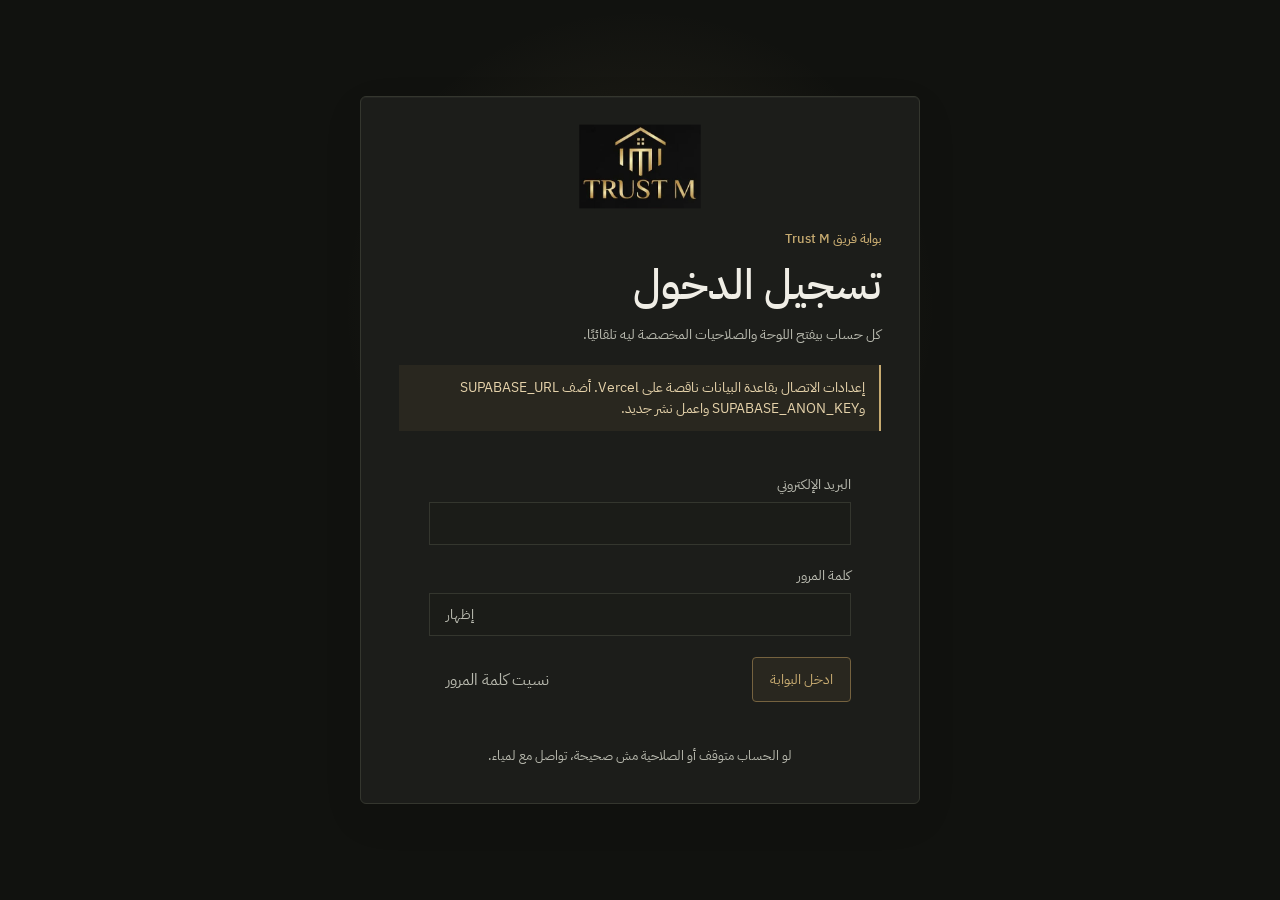
==== commit 4b6c9260: "Add files via upload" ====
--- a/index.html
+++ b/index.html
@@ -9,7 +9,7 @@
   <link rel="stylesheet" href="assets/fonts.css"><link rel="stylesheet" href="styles.css">
   <script src="assets/supabase-2.49.4.js"></script>
   <script src="supabase-config.js"></script>
-  <script src="auth.js"></script>
+  <script src="auth.js?v=20260930"></script>
 </head>
 <body class="owner-dashboard">
   <div id="loader" role="status" aria-label="بنفتح لوحة Trust M">
@@ -78,3 +78,4 @@
   <script src="owner-dashboard.js"></script>
 </body>
 </html>
+
--- a/styles.css
+++ b/styles.css
@@ -65,3 +65,15 @@
  .technician-dashboard .hero-panel{padding:20px 0}.technician-dashboard .hero-panel h1{font-size:34px}.technician-dashboard .document-grid{grid-template-columns:1fr}
  .login-shell{padding:18px}.login-panel{padding:28px 20px}.login-actions{align-items:stretch;flex-direction:column}.login-actions button{width:100%}
 }
+
+
+/* Client portal */
+.client-project-grid{display:grid;grid-template-columns:repeat(2,minmax(0,1fr));gap:22px}
+.client-project-card{margin:0}
+.client-project-meta{display:grid;grid-template-columns:1fr 1fr;gap:18px;margin:22px 0 4px}
+.client-project-meta div{padding:15px;background:var(--surface-raised);border:1px solid var(--line)}
+.client-project-meta dt{font-size:12px;color:var(--muted);margin-bottom:7px}
+.client-project-meta dd{margin:0;font-size:17px}
+.client-privacy-note{margin-top:24px;padding:14px 16px;border-inline-start:2px solid var(--gold);background:var(--surface-raised);color:var(--muted);font-size:13px}
+@media(max-width:800px){.client-project-grid{grid-template-columns:1fr}}
+@media(max-width:520px){.client-project-meta{grid-template-columns:1fr}.client-page header nav{justify-content:flex-start}}
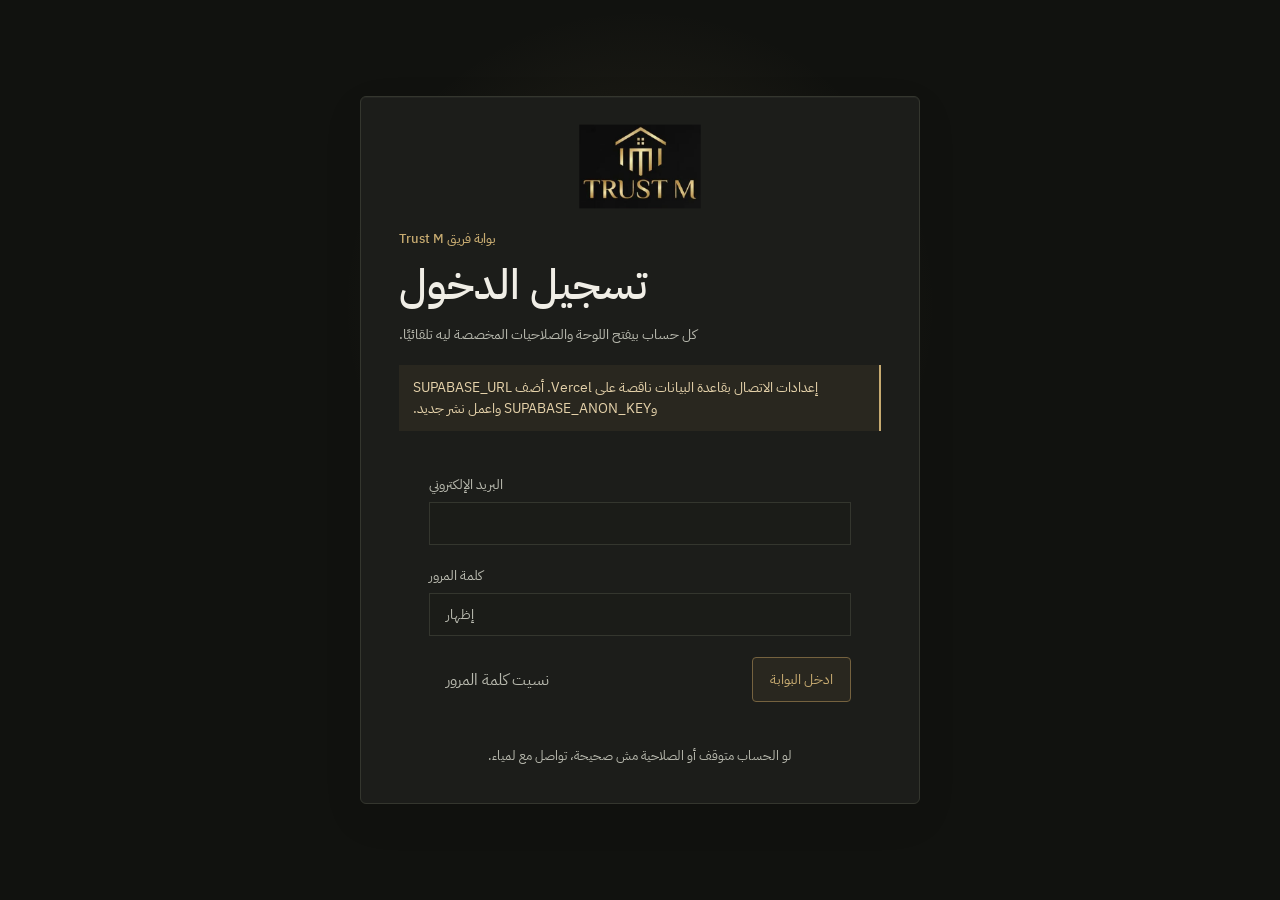
==== commit a7cd20bb: "Add files via upload" ====
--- a/index.html
+++ b/index.html
@@ -6,11 +6,11 @@
   <meta name="theme-color" content="#11120f">
   <meta name="description" content="بوابة Trust M لإدارة المشروعات والحسابات.">
   <title>Trust M | لوحة لمياء</title>
-  <link rel="stylesheet" href="assets/fonts.css"><link rel="stylesheet" href="styles.css">
+  <link rel="preload" href="assets/ibm-plex-arabic-400.woff" as="font" type="font/woff" crossorigin><link rel="preload" href="assets/trust-m-logo.webp" as="image"><link rel="stylesheet" href="assets/fonts.css"><link rel="stylesheet" href="styles.css">
   <script src="assets/supabase-2.49.4.js"></script>
   <script src="supabase-config.js"></script>
   <script src="auth.js?v=20260930"></script>
-</head>
+<link rel="stylesheet" href="motion.css"><script src="motion.js" defer></script></head>
 <body class="owner-dashboard">
   <div id="loader" role="status" aria-label="بنفتح لوحة Trust M">
     <div class="loading-inner"><div class="logo loading-logo" role="img" aria-label="شعار Trust M"></div><div class="loading-rule"></div><p>لوحة الإدارة</p></div>
@@ -20,7 +20,8 @@
     <nav aria-label="أقسام لوحة الإدارة">
       <a href="#overview" class="active">نظرة عامة</a>
       <a href="#projects">المشروعات <span id="nav-project-count">0</span></a>
-      <a href="finance.html">الحسابات</a>
+      <a href="finance.html">الحسابات</a><a href="accounting.html">المحاسبة وExcel</a>
+      <a href="contracts-admin.html">عقود العملاء</a>
       <a href="#cashflow">السيولة</a>
       <a href="#technicians">الفنيين</a>
       <button class="nav-action auth-only" type="button" data-sign-out>تسجيل الخروج</button>
@@ -78,4 +79,5 @@
   <script src="owner-dashboard.js"></script>
 </body>
 </html>
-
+
+
--- a/assets/fonts.css
+++ b/assets/fonts.css
@@ -1,7 +1,7 @@
-@font-face{font-family:"DM Sans";src:url("dm-sans-400.ttf") format("truetype");font-weight:400;font-style:normal;font-display:swap}
-@font-face{font-family:"DM Sans";src:url("dm-sans-500.ttf") format("truetype");font-weight:500;font-style:normal;font-display:swap}
-@font-face{font-family:"DM Sans";src:url("dm-sans-600.ttf") format("truetype");font-weight:600;font-style:normal;font-display:swap}
-@font-face{font-family:"IBM Plex Sans Arabic";src:url("ibm-plex-arabic-400.ttf") format("truetype");font-weight:400;font-style:normal;font-display:swap}
-@font-face{font-family:"IBM Plex Sans Arabic";src:url("ibm-plex-arabic-500.ttf") format("truetype");font-weight:500;font-style:normal;font-display:swap}
-@font-face{font-family:"IBM Plex Sans Arabic";src:url("ibm-plex-arabic-600.ttf") format("truetype");font-weight:600;font-style:normal;font-display:swap}
-@font-face{font-family:"Libre Caslon Display";src:url("libre-caslon-display-400.ttf") format("truetype");font-weight:400;font-style:normal;font-display:swap}
+@font-face{font-family:"DM Sans";src:url("dm-sans-400.woff") format("woff");font-weight:400;font-style:normal;font-display:swap}
+@font-face{font-family:"DM Sans";src:url("dm-sans-500.woff") format("woff");font-weight:500;font-style:normal;font-display:swap}
+@font-face{font-family:"DM Sans";src:url("dm-sans-600.woff") format("woff");font-weight:600;font-style:normal;font-display:swap}
+@font-face{font-family:"IBM Plex Sans Arabic";src:url("ibm-plex-arabic-400.woff") format("woff");font-weight:400;font-style:normal;font-display:swap}
+@font-face{font-family:"IBM Plex Sans Arabic";src:url("ibm-plex-arabic-500.woff") format("woff");font-weight:500;font-style:normal;font-display:swap}
+@font-face{font-family:"IBM Plex Sans Arabic";src:url("ibm-plex-arabic-600.woff") format("woff");font-weight:600;font-style:normal;font-display:swap}
+@font-face{font-family:"Libre Caslon Display";src:url("libre-caslon-display-400.woff") format("woff");font-weight:400;font-style:normal;font-display:swap}
--- a/styles.css
+++ b/styles.css
@@ -1,7 +1,7 @@
-:root{color-scheme:dark;--bg:#141513;--panel:#1c1d1a;--line:#34362e;--gold:#c6aa70;--text:#f0eee6;--muted:#a5a69b}*{box-sizing:border-box}html{scroll-behavior:smooth;scroll-padding-top:110px}body{margin:0;background:var(--bg);color:var(--text);font-family:'DM Sans',Arial,sans-serif;font-size:16px;line-height:1.5}a{color:inherit;text-decoration:none}button{font:inherit}a:focus-visible,button:focus-visible{outline:2px solid var(--gold);outline-offset:5px}header{height:100px;display:flex;align-items:center;justify-content:space-between;padding:0 4%;border-bottom:1px solid var(--line);background:#111210;gap:30px}.brand{width:132px;flex-shrink:0}.logo{display:block;width:132px;height:91px;background-image:url('assets/trust-m-brand.png');background-size:396px 391.6px;background-position:-28px -53px;background-repeat:no-repeat}nav{display:flex;gap:36px;height:100%;align-items:center}nav a{height:100%;display:flex;align-items:center;gap:10px;color:var(--muted);border-bottom:2px solid transparent;font-size:14px}nav a.active,nav a:hover{color:var(--gold);border-bottom-color:var(--gold)}nav a span{font-size:12px;color:var(--gold)}.owner{display:flex;align-items:center;gap:18px}.owner>span{font-size:12px;letter-spacing:2px;color:var(--muted)}.owner b{border:1px solid #645a40;border-radius:50%;width:40px;height:40px;display:grid;place-items:center;font-weight:500;color:var(--gold)}main{max-width:1510px;margin:auto;padding:44px 4% 0}.heading{display:flex;justify-content:space-between;align-items:center;margin-bottom:32px;gap:25px}.eyebrow{font-size:12px;letter-spacing:2px;color:var(--gold);font-weight:500}h1,h2,h3,p{margin:0}h1,h2{font-family:'Libre Caslon Display',Georgia,serif;font-weight:400}h1{font-size:52px;line-height:1.2;margin:8px 0 10px}h1 span{color:var(--gold)}.heading p{color:var(--muted);font-size:14px}.date{text-align:right;font-size:14px;line-height:2}.demo{color:var(--gold);font-size:12px;letter-spacing:.4px}.kpis{display:grid;grid-template-columns:repeat(4,1fr);border-top:1px solid var(--line);border-left:1px solid var(--line);margin-bottom:30px}.kpi{padding:23px 24px;background:#191a17;border-right:1px solid var(--line);border-bottom:1px solid var(--line);min-width:0}.kpi>span{display:block;font-size:14px;color:#bcbc b2;color:var(--muted)}.kpi strong{display:block;font-size:32px;line-height:1.3;font-weight:450;letter-spacing:-1px;margin:12px 0 6px;font-variant-numeric:tabular-nums}.kpi small{font-size:12px;color:var(--muted)}.kpi.profit{background:#26271e}.profit strong,.gold{color:var(--gold)}.overview-grid{display:grid;grid-template-columns:1.1fr 1fr;gap:24px;margin-bottom:24px}.panel{border:1px solid var(--line);background:var(--panel);padding:26px;scroll-margin-top:24px}h2{font-size:28px;line-height:1.3}.section-top{display:flex;align-items:center;justify-content:space-between;gap:15px;margin-bottom:25px}.section-top .eyebrow{margin-bottom:7px}.subtle{font-size:12px;color:var(--muted)}.finance-layout{display:flex;align-items:center;gap:27px}.donut{width:155px;height:155px;flex-shrink:0;border-radius:50%;background:conic-gradient(var(--gold) 0 62.4%,#3c3d34 62.4% 100%);display:grid;place-items:center;transform:rotate(-90deg)}.donut>div{width:127px;height:127px;background:var(--panel);border-radius:50%;display:flex;flex-direction:column;align-items:center;justify-content:center;transform:rotate(90deg)}.donut strong{font-size:31px;font-weight:400}.donut strong span{font-size:18px}.donut small{color:var(--muted);font-size:12px}.financial-list{flex:1}.financial-list>div{display:flex;justify-content:space-between;gap:12px;padding:10px 0;border-bottom:1px solid #2e3029;font-size:12px}.financial-list>div:last-child{border:0}.financial-list span{color:var(--muted)}.financial-list strong{font-weight:500}.dot{display:inline-block;width:7px;height:7px;border-radius:50%;margin-right:7px}.gold-dot{background:var(--gold)}.gray-dot{background:#666b5e}.finance-foot{display:flex;justify-content:space-between;gap:16px;border-top:1px solid var(--line);margin-top:24px;padding-top:20px;font-size:12px;color:var(--muted)}.finance-foot strong{display:block;font-size:20px;font-weight:500;margin-top:4px}.forecast-table>div{display:grid;grid-template-columns:1.6fr 1fr 1fr;gap:10px;padding:13px 0;border-bottom:1px solid var(--line);font-size:14px}.forecast-table>div>*:not(:first-child){text-align:right}.forecast-table strong{font-weight:500}.forecast-table .table-head{color:var(--muted);font-size:12px;padding-top:0}.net{color:var(--gold)}.risk-note{display:flex;align-items:start;gap:12px;margin:20px 0 14px}.risk-note>span{border:1px solid #8e7547;color:var(--gold);width:20px;height:20px;text-align:center;flex-shrink:0;font-size:12px;border-radius:50%}.risk-note strong{font-size:14px;font-weight:500;color:#d9c39a}.risk-note p,.footnote{font-size:12px;color:var(--muted);margin-top:6px}.lower-grid{display:grid;grid-template-columns:minmax(0,1fr) 330px;gap:24px}.legend{display:flex;gap:15px;font-size:12px;color:var(--muted)}.chart-panel{padding-bottom:20px}.bars{display:flex;justify-content:space-around;gap:12px;border-bottom:1px solid var(--line);padding:10px 0 15px;background:repeating-linear-gradient(to top,transparent 0,transparent 39px,#30322a 40px,transparent 41px)}.bar-group{flex:1;text-align:center;color:var(--muted);font-size:12px}.bar-pair{display:flex;justify-content:center;align-items:end;gap:6px;height:118px;margin-bottom:10px}.bar{width:26px;max-width:35%;position:relative}.bar span{position:absolute;top:-21px;left:50%;transform:translateX(-50%);font-size:12px;color:var(--muted)}.collected{background:var(--gold)}.spent{background:#656c5c}.forecast-bars .bar{opacity:.7;background-image:repeating-linear-gradient(135deg,transparent,transparent 3px,#1c1d1a55 3px,#1c1d1a55 5px)}.project-title{margin-top:34px}.count{font-family:'DM Sans',sans-serif;font-size:14px;color:var(--gold);border:1px solid var(--line);padding:3px 7px;vertical-align:middle;margin-left:7px}.project{margin-bottom:18px}.project:target{border-color:var(--gold)}.project-head{display:flex;gap:16px;align-items:center}.project-number{font-family:Georgia,serif;font-size:24px;color:#a28d63;border-right:1px solid var(--line);padding-right:17px}.project-name{flex:1}h3{font-size:18px;font-weight:500}.project-name p{font-size:12px;color:var(--muted);margin-top:4px}.project-name p span{margin:0 7px}.status{font-size:12px;padding:4px 9px;border:1px solid #555343;white-space:nowrap}.on-track{color:#bdc9a8;border-color:#46523e;background:#242b21}.warning{color:#dac28f;background:#302b20}.progress-label{display:flex;justify-content:space-between;margin-top:24px;font-size:12px;color:var(--muted)}.progress-label strong{color:var(--gold);font-weight:500}.progress{height:4px;background:#34372e;margin:9px 0 23px}.progress>span{display:block;height:100%;background:linear-gradient(90deg,#8c7344,#d8bf83)}.phases{display:flex;align-items:center;gap:25px;background:#171815;padding:15px 18px}.phases>div{flex:1}.phases small{display:block;font-size:12px;letter-spacing:1px;color:var(--muted);margin-bottom:5px}.phases div>span{font-size:14px}.phase-arrow{color:var(--gold)}.project-finance{display:grid;grid-template-columns:repeat(3,1fr);gap:20px 22px;margin:24px 0}.project-finance dt{font-size:12px;color:var(--muted);margin-bottom:6px}.project-finance dd{margin:0;font-size:18px;font-weight:450;font-variant-numeric:tabular-nums}.project-bottom{border-top:1px solid var(--line);padding-top:17px;display:flex;justify-content:space-between;gap:15px;align-items:center;font-size:12px;color:var(--muted)}.project-bottom strong{margin-left:10px;color:var(--gold);font-size:19px;font-weight:500}.project-bottom small{font-size:12px}.project-bottom i{font-style:normal;margin:0 7px}.attention h2{font-size:26px}.alert-count{color:var(--gold);background:#332e21;padding:2px 9px;font-size:12px}.attention a{display:block;padding:20px 0;border-top:1px solid var(--line)}.attention a:last-child{padding-bottom:0}.alert-label{font-size:12px;letter-spacing:1px;color:var(--gold)}.attention h3{margin:8px 0;font-size:16px}.attention p{font-size:14px;color:var(--muted);line-height:1.7}.text-link{display:block;color:var(--gold);font-size:12px;margin-top:12px}.attention a:hover h3{text-decoration:underline;text-underline-offset:4px}.balances{margin-top:24px}.balances h2{margin:6px 0 26px}.balance-row{margin-bottom:23px}.balance-row>div:first-child{display:flex;justify-content:space-between;gap:10px;font-size:12px;margin-bottom:9px;color:var(--muted)}.balance-row strong{color:var(--text);font-weight:500}.balance-track{height:4px;background:#34372e}.balance-track span{height:100%;background:#aa925e;display:block}.balance-total{border-top:1px solid var(--line);padding-top:20px;font-size:12px;color:var(--muted)}.balance-total strong{display:block;color:var(--gold);font-size:24px;font-weight:400;margin-top:7px}.aside-note{padding:40px 25px;display:flex;gap:20px;align-items:center;color:#858778}.aside-note>span{font:32px Georgia,serif;color:#8f7d54;border-right:1px solid var(--line);padding-right:20px}.aside-note p{font-size:14px}footer{display:flex;justify-content:space-between;gap:20px;align-items:center;border-top:1px solid var(--line);margin-top:35px;padding:25px 0;color:var(--muted);font-size:12px}footer>span{color:var(--gold);letter-spacing:2px}footer small{font-size:12px;letter-spacing:1px;margin-left:15px;color:var(--muted)}footer button{background:none;border:0;color:var(--muted);font-size:12px;cursor:pointer}#loader{position:fixed;inset:0;background:#10110f;display:grid;place-items:center;z-index:100;transition:opacity .6s ease,visibility .6s}.loading-inner{text-align:center}.loading-logo{width:330px;height:227px;background-size:990px 979px;background-position:-70px -132.5px;animation:brand-reveal 1.8s ease both}.loading-rule{height:1px;width:150px;margin:35px auto 24px;background:linear-gradient(90deg,transparent,var(--gold),transparent);transform-origin:center;animation:line-reveal 1.8s ease both}.loading-inner p{font-size:12px;letter-spacing:5px;color:var(--gold)}#loader.finished{opacity:0;visibility:hidden;pointer-events:none}@keyframes brand-reveal{from{opacity:0;transform:translateY(10px);filter:brightness(.4)}to{opacity:1;transform:translateY(0);filter:brightness(1)}}@keyframes line-reveal{from{transform:scaleX(0)}to{transform:scaleX(1)}}@media(min-width:1600px){main{padding-left:35px;padding-right:35px}}@media(max-width:1150px){.overview-grid{grid-template-columns:1fr}.lower-grid{grid-template-columns:minmax(0,1fr) 290px}.finance-layout{gap:40px}.financial-list>div{font-size:14px}.kpi{padding:20px}.kpi strong{font-size:28px}.project-finance{grid-template-columns:repeat(2,1fr)}nav{gap:22px}.owner>span{display:none}}@media(max-width:800px){.lower-grid{grid-template-columns:1fr}aside{display:grid;grid-template-columns:1fr 1fr;gap:18px;align-items:start}.balances{margin:0}.aside-note{display:none}.heading{align-items:start}.date{font-size:12px}.kpis{grid-template-columns:repeat(2,1fr)}.owner{display:none}header{padding:0 5%;gap:16px}nav{gap:19px}nav a{font-size:12px}.brand{width:105px}.brand .logo{transform:scale(.8);transform-origin:left center}main{padding:30px 5% 0}.project-title{align-items:start}.project-title>.subtle{max-width:130px;text-align:right}footer{flex-wrap:wrap}}@media(max-width:520px){header{height:auto;flex-direction:column;gap:0;padding-top:6px}.brand{width:105px;height:78px}nav{height:48px;gap:28px;width:100%;justify-content:center}.heading{display:block}h1{font-size:43px}.date{text-align:left;margin-top:18px}.heading p{max-width:300px}.kpi{padding:17px 14px}.kpi>span{font-size:12px}.kpi strong{font-size:26px}.kpi small{font-size:12px}.panel{padding:21px 18px}.finance-layout{flex-direction:column;gap:20px}.financial-list{width:100%}.financial-list>div{font-size:12px}.finance-foot{gap:10px}.finance-foot strong{font-size:19px}.section-top{align-items:start}.section-top>.subtle{max-width:75px;text-align:right}.forecast-table>div{font-size:12px;grid-template-columns:1.4fr 1fr 1fr}.legend{display:block;line-height:1.8}.legend>span{display:block}.bar-pair{gap:4px}.bar{width:18px}.bar span{font-size:12px}.bars{gap:5px}.project-head{flex-wrap:wrap;gap:10px}.project-name h3{font-size:17px}.status{margin-left:43px}.project-number{font-size:21px;padding-right:12px}.phases{gap:10px;padding:13px 11px}.phases small{font-size:12px}.phases div>span{font-size:12px}.project-finance{gap:17px}.project-finance dd{font-size:18px}.project-bottom{align-items:start;flex-direction:column}.project-title h2{font-size:26px}aside{display:block}.balances{margin-top:20px}footer{display:block}footer p{margin:15px 0}footer button{padding:0}.loading-logo{transform:scale(.85)}html{scroll-padding-top:20px}}@media(prefers-reduced-motion:reduce){html{scroll-behavior:auto}*,*::before,*::after{animation:none!important;transition:none!important}}
-.modal-open{overflow:hidden}.clickable-project{cursor:pointer;transition:border-color .2s}.clickable-project:hover{border-color:#8e7952}.project-open{background:none;border:0;border-top:1px solid var(--line);width:100%;text-align:right;color:var(--gold);font-size:14px;padding:16px 0 0;margin-top:17px;cursor:pointer}.project-dialog{width:min(1080px,94vw);max-height:90dvh;padding:0;border:1px solid #786442;background:var(--bg);color:var(--text);overflow:auto;box-shadow:0 30px 100px #0009}.project-dialog::backdrop{background:#000b;backdrop-filter:blur(5px)}.detail-header{position:sticky;top:0;z-index:2;background:#191a17;border-bottom:1px solid var(--line);padding:26px 30px;display:flex;justify-content:space-between;gap:20px}.detail-header h2{font-size:36px;margin:7px 0}.detail-header p{font-size:14px;color:var(--muted)}.close-detail{background:transparent;border:1px solid var(--line);width:42px;height:42px;flex-shrink:0;color:var(--gold);font-size:28px;cursor:pointer;line-height:1}.detail-body{padding:26px 30px 30px}.detail-summary{display:flex;gap:18px;align-items:center;flex-wrap:wrap;font-size:14px;color:var(--muted);margin-bottom:24px}.detail-section{margin-top:30px}.detail-section h3{font-size:20px}.detail-section h3 small{font-size:12px;color:var(--muted);margin-left:10px}.detail-finance{display:grid;grid-template-columns:repeat(4,1fr);border-left:1px solid var(--line);border-top:1px solid var(--line);margin:18px 0 10px}.detail-finance>div{padding:18px;border-right:1px solid var(--line);border-bottom:1px solid var(--line);background:var(--panel)}.detail-finance dt{font-size:14px;color:var(--muted);margin-bottom:8px}.detail-finance dd{font-size:24px;margin:0}.detail-finance>div:last-child dd{color:var(--gold)}.gantt-legend{display:flex;flex-wrap:wrap;gap:18px;font-size:12px;color:var(--muted);margin-bottom:15px}.gantt-legend span::before{content:'';display:inline-block;width:10px;height:10px;margin-right:7px;background:#52584b}.gantt-legend .complete::before{background:#82966e}.gantt-legend .in-progress::before{background:var(--gold)}.gantt-legend .blocked::before{background:#bc865f}.gantt-scroll{overflow-x:auto;border:1px solid var(--line)}.gantt{min-width:760px}.gantt-axis,.gantt-row{display:grid;grid-template-columns:220px 1fr}.gantt-axis{height:40px;background:#23241f;border-bottom:1px solid var(--line);font-size:12px;color:var(--muted)}.gantt-axis>span{padding:12px 16px;letter-spacing:1px}.gantt-axis>div{position:relative;margin-right:38px}.gantt-axis>div span{position:absolute;top:12px;white-space:nowrap;font-size:12px}.gantt-row{border-bottom:1px solid var(--line);min-height:65px}.gantt-row:last-child{border:0}.gantt-name{padding:11px 16px;border-right:1px solid var(--line)}.gantt-name strong{display:block;font-size:14px;font-weight:500}.gantt-name small{display:block;font-size:12px;color:var(--muted);margin-top:4px}.gantt-track{position:relative;margin-right:38px;background:repeating-linear-gradient(90deg,transparent 0,transparent calc(10% - 1px),#33362d 10%)}.gantt-bar{position:absolute;top:22px;height:20px;background:#52584b;min-width:3px}.gantt-bar.complete{background:#82966e}.gantt-bar.in-progress{background:var(--gold)}.gantt-bar.blocked,.gantt-bar.at-risk,.gantt-bar.delayed{background:repeating-linear-gradient(135deg,#bc865f 0,#bc865f 5px,#96684a 5px,#96684a 8px)}.today-line{position:absolute;top:0;bottom:0;width:1px;background:#e4c579;z-index:1;pointer-events:none}.detail-action{border-left:2px solid var(--gold);background:var(--panel);padding:20px 24px;margin-top:28px}.detail-action p{font-size:14px;color:#d3d1c5;margin-top:10px;line-height:1.7}@media(max-width:800px){.detail-finance{grid-template-columns:repeat(2,1fr)}.detail-header,.detail-body{padding:22px}.detail-header h2{font-size:30px}}@media(max-width:520px){.project-dialog{width:96vw;max-height:94dvh}.detail-header,.detail-body{padding:18px}.detail-header h2{font-size:27px}.detail-finance>div{padding:13px}.detail-finance dd{font-size:22px}.detail-summary{gap:12px;font-size:12px}.detail-finance dt{font-size:12px}.gantt-legend{gap:10px}.detail-action{padding:16px}.project-open{text-align:left}}
-[hidden]{display:none!important}.client-actions{display:flex;gap:12px;flex-wrap:wrap;margin:18px 0}.client-actions button{border:1px solid #75623f;background:#29271f;color:var(--gold);padding:11px 16px;font:inherit;font-size:14px;cursor:pointer}.client-actions button:hover{background:#393325}.message-dialog{max-width:760px}.message-note{color:var(--muted);font-size:14px;margin-bottom:20px}.message-dialog label{display:block;font-size:14px;margin:15px 0 8px}.message-dialog textarea{width:100%;resize:vertical;background:#191a17;border:1px solid var(--line);padding:16px;color:var(--text);font:inherit;font-size:14px;line-height:1.6}.message-dialog textarea:focus-visible{outline:2px solid var(--gold)}#message-status{color:var(--gold);font-size:14px;margin-top:15px}.technician-scroll{overflow:auto;border:1px solid var(--line)}.technician-table{border-collapse:collapse;width:100%;min-width:950px;font-size:14px;background:var(--panel)}.technician-table caption{text-align:left;padding:18px;color:var(--muted)}.technician-table th,.technician-table td{text-align:left;padding:18px 14px;border-top:1px solid var(--line)}.technician-table th{font-weight:500}.technician-table thead{color:var(--gold)}.technician-table small{display:block;color:var(--muted);font-size:12px;margin-top:5px}.technician-table button{background:none;border:0;color:var(--gold);font:inherit;padding:0;text-align:left;cursor:pointer}.technician-table tfoot{background:#27281f}.technician-table td:nth-child(n+4):nth-child(-n+6){font-variant-numeric:tabular-nums;white-space:nowrap}@media(max-width:800px){header nav{gap:15px}nav a{font-size:12px}}@media(max-width:520px){header nav{justify-content:flex-start;overflow-x:auto;gap:22px}nav a{flex-shrink:0}.client-actions button{width:100%;text-align:center}}
-.delivery-options{border-top:1px solid var(--line);margin-top:24px;padding-top:12px}.delivery-options input{display:block;width:100%;padding:12px;background:#191a17;border:1px solid var(--line);color:var(--text);font:inherit;font-size:14px}.delivery-options input:focus-visible{outline:2px solid var(--gold)}
+:root{color-scheme:dark;--bg:#141513;--panel:#1c1d1a;--line:#34362e;--gold:#c6aa70;--text:#f0eee6;--muted:#b9baaf;--surface-page:#11120f;--surface-panel:#1b1c18;--surface-raised:#22231e;--surface-overlay:#171815;--line-soft:#393b32;--sage:#9eae8d;--amber:#d0aa68;--terracotta:#c18162;--space-1:4px;--space-2:8px;--space-3:12px;--space-4:16px;--space-5:24px;--space-6:32px;--text-xs:12px;--text-sm:14px;--text-md:16px;--text-lg:20px;--ease:cubic-bezier(.2,.7,.2,1);--dur-fast:.15s;--dur:.25s;--dur-slow:.8s}*{box-sizing:border-box}html{scroll-behavior:smooth;scroll-padding-top:110px}body{margin:0;background:var(--surface-page);color:var(--text);font-family:'DM Sans',Arial,sans-serif;font-size:16px;line-height:1.5}a{color:inherit;text-decoration:none}button{font:inherit}a:focus-visible,button:focus-visible{outline:2px solid var(--gold);outline-offset:5px}header{height:76px;display:flex;align-items:center;justify-content:space-between;padding:0 4%;border-bottom:1px solid var(--line);background:#111210;gap:30px}.brand{width:132px;height:74px;flex-shrink:0}.logo{display:block;width:132px;height:91px;background-image:url('assets/trust-m-logo.webp');background-size:100% 100%;background-repeat:no-repeat}nav{display:flex;gap:36px;height:100%;align-items:center}nav a{height:100%;display:flex;align-items:center;gap:10px;color:var(--muted);border-bottom:2px solid transparent;font-size:14px;transition:color var(--dur-fast),border-color var(--dur-fast)}nav a.active,nav a:hover{color:var(--gold);border-bottom-color:var(--gold)}nav a span{font-size:12px;color:var(--gold)}.owner{display:flex;align-items:center;gap:18px}.owner>span{font-size:12px;letter-spacing:2px;color:var(--muted)}.owner b{border:1px solid #645a40;border-radius:50%;width:40px;height:40px;display:grid;place-items:center;font-weight:500;color:var(--gold)}main{max-width:1510px;margin:auto;padding:44px 4% 0}.heading{display:flex;justify-content:space-between;align-items:center;margin-bottom:32px;gap:25px}.eyebrow{font-size:12px;letter-spacing:2px;color:var(--gold);font-weight:500}h1,h2,h3,p{margin:0}h1,h2{font-family:'Libre Caslon Display',Georgia,serif;font-weight:400}h1{font-size:52px;line-height:1.2;margin:8px 0 10px}h1 span{color:var(--gold)}.heading p{color:var(--muted);font-size:14px}.date{text-align:end;font-size:14px;line-height:2}.demo{color:var(--gold);font-size:12px;letter-spacing:.4px}.kpis{display:grid;grid-template-columns:repeat(4,1fr);border-top:1px solid var(--line);border-inline-start:1px solid var(--line);margin-bottom:30px}.kpi{padding:23px 24px;background:#191a17;border-inline-end:1px solid var(--line);border-bottom:1px solid var(--line);min-width:0}.kpi>span{display:block;font-size:14px;color:var(--muted)}.kpi strong{display:block;font-size:32px;line-height:1.3;font-weight:450;letter-spacing:-1px;margin:12px 0 6px;font-variant-numeric:tabular-nums}.kpi small{font-size:12px;color:var(--muted)}.kpi.profit{background:#26271e}.profit strong,.gold{color:var(--gold)}.overview-grid{display:grid;grid-template-columns:1.1fr 1fr;gap:24px;margin-bottom:24px}.panel{border:1px solid var(--line);background:var(--panel);padding:26px;scroll-margin-top:24px}h2{font-size:28px;line-height:1.3}.section-top{display:flex;align-items:center;justify-content:space-between;gap:15px;margin-bottom:25px}.section-top .eyebrow{margin-bottom:7px}.subtle{font-size:12px;color:var(--muted)}.finance-layout{display:flex;align-items:center;gap:27px}.donut{width:155px;height:155px;flex-shrink:0;border-radius:50%;background:conic-gradient(var(--gold) 0 62.4%,#3c3d34 62.4% 100%);display:grid;place-items:center;transform:rotate(-90deg)}.donut>div{width:127px;height:127px;background:var(--panel);border-radius:50%;display:flex;flex-direction:column;align-items:center;justify-content:center;transform:rotate(90deg)}.donut strong{font-size:31px;font-weight:400}.donut strong span{font-size:18px}.donut small{color:var(--muted);font-size:12px}.financial-list{flex:1}.financial-list>div{display:flex;justify-content:space-between;gap:12px;padding:10px 0;border-bottom:1px solid #2e3029;font-size:12px}.financial-list>div:last-child{border:0}.financial-list span{color:var(--muted)}.financial-list strong{font-weight:500}.dot{display:inline-block;width:7px;height:7px;border-radius:50%;margin-inline-end:7px}.gold-dot{background:var(--gold)}.gray-dot{background:#666b5e}.finance-foot{display:flex;justify-content:space-between;gap:16px;border-top:1px solid var(--line);margin-top:24px;padding-top:20px;font-size:12px;color:var(--muted)}.finance-foot strong{display:block;font-size:20px;font-weight:500;margin-top:4px}.forecast-table>div{display:grid;grid-template-columns:1.6fr 1fr 1fr;gap:10px;padding:13px 0;border-bottom:1px solid var(--line);font-size:14px}.forecast-table>div>*:not(:first-child){text-align:end}.forecast-table strong{font-weight:500}.forecast-table .table-head{color:var(--muted);font-size:12px;padding-top:0}.net{color:var(--gold)}.risk-note{display:flex;align-items:start;gap:12px;margin:20px 0 14px}.risk-note>span{border:1px solid #8e7547;color:var(--gold);width:20px;height:20px;text-align:center;flex-shrink:0;font-size:12px;border-radius:50%}.risk-note strong{font-size:14px;font-weight:500;color:#d9c39a}.risk-note p,.footnote{font-size:12px;color:var(--muted);margin-top:6px}.lower-grid{display:grid;grid-template-columns:minmax(0,1fr) 330px;gap:24px}.legend{display:flex;gap:15px;font-size:12px;color:var(--muted)}.chart-panel{padding-bottom:20px}.bars{display:flex;justify-content:space-around;gap:12px;border-bottom:1px solid var(--line);padding:10px 0 15px;background:repeating-linear-gradient(to top,transparent 0,transparent 39px,#30322a 40px,transparent 41px)}.bar-group{flex:1;text-align:center;color:var(--muted);font-size:12px}.bar-pair{display:flex;justify-content:center;align-items:end;gap:6px;height:118px;margin-bottom:10px}.bar{width:26px;max-width:35%;position:relative}.bar span{position:absolute;top:-21px;left:50%;transform:translateX(-50%);font-size:12px;color:var(--muted)}.collected{background:var(--gold)}.spent{background:#656c5c}.forecast-bars .bar{opacity:.7;background-image:repeating-linear-gradient(135deg,transparent,transparent 3px,#1c1d1a55 3px,#1c1d1a55 5px)}.project-title{margin-top:34px}.count{font-family:'DM Sans',sans-serif;font-size:14px;color:var(--gold);border:1px solid var(--line);padding:3px 7px;vertical-align:middle;margin-inline-start:7px}.project{margin-bottom:18px}.project:target{border-color:var(--gold)}.project-head{display:flex;gap:16px;align-items:center}.project-number{font-family:Georgia,serif;font-size:24px;color:#a28d63;border-inline-end:1px solid var(--line);padding-inline-end:17px}.project-name{flex:1}h3{font-size:18px;font-weight:500}.project-name p{font-size:12px;color:var(--muted);margin-top:4px}.project-name p span{margin:0 7px}.status{font-size:12px;padding:4px 9px;border:1px solid #555343;white-space:nowrap}.on-track{color:#bdc9a8;border-color:#46523e;background:#242b21}.warning{color:#dac28f;background:#302b20}.progress-label{display:flex;justify-content:space-between;margin-top:24px;font-size:12px;color:var(--muted)}.progress-label strong{color:var(--gold);font-weight:500}.progress{height:4px;background:#34372e;margin:9px 0 23px}.progress>span{display:block;height:100%;background:linear-gradient(90deg,#8c7344,#d8bf83)}.phases{display:flex;align-items:center;gap:25px;background:#171815;padding:15px 18px}.phases>div{flex:1}.phases small{display:block;font-size:12px;letter-spacing:1px;color:var(--muted);margin-bottom:5px}.phases div>span{font-size:14px}.phase-arrow{color:var(--gold)}.project-finance{display:grid;grid-template-columns:repeat(3,1fr);gap:20px 22px;margin:24px 0}.project-finance dt{font-size:12px;color:var(--muted);margin-bottom:6px}.project-finance dd{margin:0;font-size:18px;font-weight:450;font-variant-numeric:tabular-nums}.project-bottom{border-top:1px solid var(--line);padding-top:17px;display:flex;justify-content:space-between;gap:15px;align-items:center;font-size:12px;color:var(--muted)}.project-bottom strong{margin-inline-start:10px;color:var(--gold);font-size:19px;font-weight:500}.project-bottom small{font-size:12px}.project-bottom i{font-style:normal;margin:0 7px}.attention h2{font-size:26px}.alert-count{color:var(--gold);background:#332e21;padding:2px 9px;font-size:12px}.attention a{display:block;padding:20px 0;border-top:1px solid var(--line)}.attention a:last-child{padding-bottom:0}.alert-label{font-size:12px;letter-spacing:1px;color:var(--gold)}.attention h3{margin:8px 0;font-size:16px}.attention p{font-size:14px;color:var(--muted);line-height:1.7}.text-link{display:block;color:var(--gold);font-size:12px;margin-top:12px}.attention a:hover h3{text-decoration:underline;text-underline-offset:4px}.balances{margin-top:24px}.balances h2{margin:6px 0 26px}.balance-row{margin-bottom:23px}.balance-row>div:first-child{display:flex;justify-content:space-between;gap:10px;font-size:12px;margin-bottom:9px;color:var(--muted)}.balance-row strong{color:var(--text);font-weight:500}.balance-track{height:4px;background:#34372e}.balance-track span{height:100%;background:#aa925e;display:block}.balance-total{border-top:1px solid var(--line);padding-top:20px;font-size:12px;color:var(--muted)}.balance-total strong{display:block;color:var(--gold);font-size:24px;font-weight:400;margin-top:7px}footer{display:flex;justify-content:space-between;gap:20px;align-items:center;border-top:1px solid var(--line);margin-top:35px;padding:25px 0;color:var(--muted);font-size:12px}footer>span{color:var(--gold);letter-spacing:2px}footer small{font-size:12px;letter-spacing:1px;margin-inline-start:15px;color:var(--muted)}footer button{background:none;border:0;color:var(--muted);font-size:12px;cursor:pointer}#loader{position:fixed;inset:0;background:#10110f;display:grid;place-items:center;z-index:100;transition:opacity .6s ease,visibility .6s}.loading-inner{text-align:center}.loading-logo{width:330px;height:227px;animation:brand-reveal 1.1s var(--ease) both}.loading-rule{height:1px;width:150px;margin:35px auto 24px;background:linear-gradient(90deg,transparent,var(--gold),transparent);transform-origin:center;animation:line-reveal 1.1s var(--ease) both}.loading-inner p{font-size:12px;letter-spacing:5px;color:var(--gold)}#loader.finished{opacity:0;visibility:hidden;pointer-events:none}@keyframes brand-reveal{from{opacity:0;transform:translateY(10px);filter:brightness(.4)}to{opacity:1;transform:translateY(0);filter:brightness(1)}}@keyframes line-reveal{from{transform:scaleX(0)}to{transform:scaleX(1)}}@media(min-width:1600px){main{padding-inline-start:35px;padding-inline-end:35px}}@media(max-width:1150px){.overview-grid{grid-template-columns:1fr}.lower-grid{grid-template-columns:minmax(0,1fr) 290px}.finance-layout{gap:40px}.financial-list>div{font-size:14px}.kpi{padding:20px}.kpi strong{font-size:28px}.project-finance{grid-template-columns:repeat(2,1fr)}nav{gap:22px}.owner>span{display:none}}@media(max-width:800px){.lower-grid{grid-template-columns:1fr}aside{display:grid;grid-template-columns:1fr 1fr;gap:18px;align-items:start}.balances{margin:0}.heading{align-items:start}.date{font-size:12px}.kpis{grid-template-columns:repeat(2,1fr)}.owner{display:none}header{padding:0 5%;gap:16px}nav{gap:19px}nav a{font-size:12px}.brand{width:105px}.brand .logo{transform:scale(.8);transform-origin:left center}main{padding:30px 5% 0}.project-title{align-items:start}.project-title>.subtle{max-width:130px;text-align:end}footer{flex-wrap:wrap}}@media(max-width:520px){header{height:auto;flex-direction:column;gap:0;padding-top:6px}.brand{width:105px;height:78px}nav{height:48px;gap:28px;width:100%;justify-content:center}.heading{display:block}h1{font-size:43px}.date{text-align:start;margin-top:18px}.heading p{max-width:300px}.kpi{padding:17px 14px}.kpi>span{font-size:12px}.kpi strong{font-size:26px}.kpi small{font-size:12px}.panel{padding:21px 18px}.finance-layout{flex-direction:column;gap:20px}.financial-list{width:100%}.financial-list>div{font-size:12px}.finance-foot{gap:10px}.finance-foot strong{font-size:19px}.section-top{align-items:start}.section-top>.subtle{max-width:75px;text-align:end}.forecast-table>div{font-size:12px;grid-template-columns:1.4fr 1fr 1fr}.legend{display:block;line-height:1.8}.legend>span{display:block}.bar-pair{gap:4px}.bar{width:18px}.bar span{font-size:12px}.bars{gap:5px}.project-head{flex-wrap:wrap;gap:10px}.project-name h3{font-size:17px}.status{margin-inline-start:43px}.project-number{font-size:21px;padding-inline-end:12px}.phases{gap:10px;padding:13px 11px}.phases small{font-size:12px}.phases div>span{font-size:12px}.project-finance{gap:17px}.project-finance dd{font-size:18px}.project-bottom{align-items:start;flex-direction:column}.project-title h2{font-size:26px}aside{display:block}.balances{margin-top:20px}footer{display:block}footer p{margin:15px 0}footer button{padding:0}.loading-logo{transform:scale(.85)}html{scroll-padding-top:20px}}@media(prefers-reduced-motion:reduce){html{scroll-behavior:auto}*,*::before,*::after{animation:none!important;transition:none!important}}
+.modal-open{overflow:hidden}.clickable-project{cursor:pointer;transition:border-color .2s}.clickable-project:hover{border-color:#8e7952}.project-open{background:none;border:0;border-top:1px solid var(--line);width:100%;text-align:end;color:var(--gold);font-size:14px;padding:16px 0 0;margin-top:17px;cursor:pointer}.project-dialog{width:min(1080px,94vw);max-height:90dvh;padding:0;border:1px solid #786442;background:var(--bg);color:var(--text);overflow:auto;box-shadow:0 30px 100px #0009}.project-dialog::backdrop{background:#000b;backdrop-filter:blur(5px)}.detail-header{position:sticky;top:0;z-index:2;background:#191a17;border-bottom:1px solid var(--line);padding:26px 30px;display:flex;justify-content:space-between;gap:20px}.detail-header h2{font-size:36px;margin:7px 0}.detail-header p{font-size:14px;color:var(--muted)}.close-detail{background:transparent;border:1px solid var(--line);width:42px;height:42px;flex-shrink:0;color:var(--gold);font-size:28px;cursor:pointer;line-height:1}.detail-body{padding:26px 30px 30px}.detail-summary{display:flex;gap:18px;align-items:center;flex-wrap:wrap;font-size:14px;color:var(--muted);margin-bottom:24px}.detail-section{margin-top:30px}.detail-section h3{font-size:20px}.detail-section h3 small{font-size:12px;color:var(--muted);margin-inline-start:10px}.detail-finance{display:grid;grid-template-columns:repeat(4,1fr);border-inline-start:1px solid var(--line);border-top:1px solid var(--line);margin:18px 0 10px}.detail-finance>div{padding:18px;border-inline-end:1px solid var(--line);border-bottom:1px solid var(--line);background:var(--panel)}.detail-finance dt{font-size:14px;color:var(--muted);margin-bottom:8px}.detail-finance dd{font-size:24px;margin:0}.detail-finance>div:last-child dd{color:var(--gold)}.gantt-legend{display:flex;flex-wrap:wrap;gap:18px;font-size:12px;color:var(--muted);margin-bottom:15px}.gantt-legend span::before{content:'';display:inline-block;width:10px;height:10px;margin-inline-end:7px;background:#52584b}.gantt-legend .complete::before{background:#82966e}.gantt-legend .in-progress::before{background:var(--gold)}.gantt-legend .blocked::before{background:#bc865f}.gantt-scroll{overflow-x:auto;border:1px solid var(--line)}.gantt{min-width:760px}.gantt-axis,.gantt-row{display:grid;grid-template-columns:220px 1fr}.gantt-axis{height:40px;background:#23241f;border-bottom:1px solid var(--line);font-size:12px;color:var(--muted)}.gantt-axis>span{padding:12px 16px;letter-spacing:1px}.gantt-axis>div{position:relative;margin-right:38px}.gantt-axis>div span{position:absolute;top:12px;white-space:nowrap;font-size:12px}.gantt-row{border-bottom:1px solid var(--line);min-height:65px}.gantt-row:last-child{border:0}.gantt-name{padding:11px 16px;border-right:1px solid var(--line)}.gantt-name strong{display:block;font-size:14px;font-weight:500}.gantt-name small{display:block;font-size:12px;color:var(--muted);margin-top:4px}.gantt-track{position:relative;margin-right:38px;background:repeating-linear-gradient(90deg,transparent 0,transparent calc(10% - 1px),#33362d 10%)}.gantt-bar{position:absolute;top:22px;height:20px;background:#52584b;min-width:3px}.gantt-bar.complete{background:#82966e}.gantt-bar.in-progress{background:var(--gold)}.gantt-bar.blocked,.gantt-bar.at-risk,.gantt-bar.delayed{background:repeating-linear-gradient(135deg,#bc865f 0,#bc865f 5px,#96684a 5px,#96684a 8px)}.today-line{position:absolute;top:0;bottom:0;width:1px;background:#e4c579;z-index:1;pointer-events:none}.detail-action{border-inline-start:2px solid var(--gold);background:var(--panel);padding:20px 24px;margin-top:28px}.detail-action p{font-size:14px;color:#d3d1c5;margin-top:10px;line-height:1.7}@media(max-width:800px){.detail-finance{grid-template-columns:repeat(2,1fr)}.detail-header,.detail-body{padding:22px}.detail-header h2{font-size:30px}}@media(max-width:520px){.project-dialog{width:96vw;max-height:94dvh}.detail-header,.detail-body{padding:18px}.detail-header h2{font-size:27px}.detail-finance>div{padding:13px}.detail-finance dd{font-size:22px}.detail-summary{gap:12px;font-size:12px}.detail-finance dt{font-size:12px}.gantt-legend{gap:10px}.detail-action{padding:16px}.project-open{text-align:start}}
+[hidden]{display:none!important}.client-actions{display:flex;gap:12px;flex-wrap:wrap;margin:18px 0}.client-actions button{border:1px solid #75623f;background:#29271f;color:var(--gold);padding:11px 16px;font:inherit;font-size:14px;cursor:pointer}.client-actions button:hover{background:#393325}.message-dialog{max-width:760px}.message-note{color:var(--muted);font-size:14px;margin-bottom:20px}.message-dialog label{display:block;font-size:14px;margin:15px 0 8px}.message-dialog textarea{width:100%;resize:vertical;background:#191a17;border:1px solid var(--line);padding:16px;color:var(--text);font:inherit;font-size:14px;line-height:1.6}.message-dialog textarea:focus-visible{outline:2px solid var(--gold)}#message-status{color:var(--gold);font-size:14px;margin-top:15px}.technician-scroll{overflow:auto;border:1px solid var(--line)}.technician-table{border-collapse:collapse;width:100%;min-width:950px;font-size:14px;background:var(--panel)}.technician-table caption{text-align:start;padding:18px;color:var(--muted)}.technician-table th,.technician-table td{text-align:start;padding:18px 14px;border-top:1px solid var(--line)}.technician-table th{font-weight:500}.technician-table thead{color:var(--gold)}.technician-table small{display:block;color:var(--muted);font-size:12px;margin-top:5px}.technician-table button{background:none;border:0;color:var(--gold);font:inherit;padding:0;text-align:start;cursor:pointer}.technician-table tfoot{background:#27281f}.technician-table td:nth-child(n+4):nth-child(-n+6){font-variant-numeric:tabular-nums;white-space:nowrap}@media(max-width:800px){header nav{gap:15px}nav a{font-size:12px}}@media(max-width:520px){header nav{justify-content:flex-start;overflow-x:auto;gap:22px}nav a{flex-shrink:0}.client-actions button{width:100%;text-align:center}}
+.delivery-options{border-top:1px solid var(--line);margin-top:24px;padding-top:12px}.delivery-options input{display:block;width:100%;padding:12px;background:#191a17;border:1px solid var(--line);color:var(--text);font:inherit;font-size:14px}.delivery-options input:focus-visible{outline:2px solid var(--gold)}
 /* Amr's read-only dashboard keeps navigation focused on portfolio visibility. */
 .compact-nav{gap:clamp(14px,2.2vw,34px)}
 .compact-nav a{white-space:nowrap}
@@ -25,19 +25,18 @@
 .technician-meta{display:grid;grid-template-columns:1fr 1fr;gap:14px;margin:18px 0 0}
 .technician-meta dt{color:var(--muted);font-size:12px}
 .technician-meta dd{margin:5px 0 0;font-size:14px}
-
-.technician-dashboard,.technician-dashboard .panel,.technician-dashboard .document-grid,.technician-dashboard .document-card{min-width:0;max-width:100%}
-.technician-dashboard .hero-panel p,.technician-dashboard .document-card p{overflow-wrap:anywhere}
+
+.technician-dashboard,.technician-dashboard .panel,.technician-dashboard .document-grid,.technician-dashboard .document-card{min-width:0;max-width:100%}
+.technician-dashboard .hero-panel p,.technician-dashboard .document-card p{overflow-wrap:anywhere}
 
 /* Audit polish: consistent surfaces, typography, controls and responsive workflows. */
-:root{--surface-page:#11120f;--surface-panel:#1b1c18;--surface-raised:#22231e;--surface-overlay:#171815;--line-soft:#393b32;--muted:#b9baaf;--sage:#9eae8d;--amber:#d0aa68;--terracotta:#c18162}
 html[lang="ar-EG"] body{font-family:"IBM Plex Sans Arabic","DM Sans",Arial,sans-serif}
 html[lang="ar-EG"] h1,html[lang="ar-EG"] h2{font-family:"IBM Plex Sans Arabic","DM Sans",Arial,sans-serif;font-weight:500}
 .latin-text{font-family:"DM Sans",Arial,sans-serif;letter-spacing:1.7px}
 html[lang="ar-EG"] .eyebrow{letter-spacing:0;font-size:13px}
-body{background:var(--surface-page)}
-header{position:sticky;top:0;z-index:30;height:76px;background:rgba(17,18,15,.94);backdrop-filter:blur(16px);box-shadow:0 1px 0 rgba(255,255,255,.03)}
-nav{height:100%}.brand{height:74px}.brand .logo{transform:scale(.79);transform-origin:center}
+
+header{position:sticky;top:0;z-index:30;background:rgba(17,18,15,.94);backdrop-filter:blur(16px);box-shadow:0 1px 0 rgba(255,255,255,.03)}
+.brand .logo{transform:scale(.79);transform-origin:center}
 .panel,.document-card,.project,.login-panel{border-color:var(--line-soft);border-radius:6px;box-shadow:inset 0 1px 0 rgba(255,255,255,.035),0 14px 40px rgba(0,0,0,.08)}
 .panel{background:var(--surface-panel)}
 .kpi{background:#191a17}.kpi.priority-kpi{background:linear-gradient(135deg,#29271f,#1c1d19);box-shadow:inset 3px 0 0 var(--amber)}.kpi.priority-kpi strong{color:#ead39f}
@@ -51,7 +50,7 @@
 .technician-owner-section{margin-top:28px}.technician-owner-section .technician-table{min-width:680px}
 .amr-dashboard .project-finance{display:none}.amr-project-card .project-bottom{margin-top:22px}
 .project-timeline{border-top:1px solid var(--line);margin-top:18px}.timeline-row{display:grid;grid-template-columns:12px 1fr auto;gap:14px;align-items:center;padding:16px 0;border-bottom:1px solid var(--line)}.timeline-row small{display:block;color:var(--muted);margin-top:4px}.timeline-row b{color:var(--gold)}.timeline-status{width:10px;height:10px;border-radius:50%;background:#777}.timeline-status.complete{background:var(--sage)}.timeline-status.in_progress{background:var(--amber)}
-.login-page{background:radial-gradient(circle at 50% 34%,rgba(198,170,112,.13),transparent 34%),var(--surface-page)}.login-panel{text-align:right}.login-brand{height:100px;display:grid;place-items:center;margin:-18px 0 12px}.login-brand .logo{transform:scale(.92)}.login-actions{display:flex;justify-content:space-between;align-items:center;gap:12px}.login-message{padding:12px 14px;background:#29271f;border-inline-start:2px solid var(--gold);color:#e5d2aa;font-size:14px;margin:18px 0}.login-help{color:var(--muted);font-size:13px;text-align:center;margin-top:18px}.password-field{display:grid;grid-template-columns:1fr auto;align-items:center}.password-field input{grid-column:1/-1;grid-row:1}.password-field button{grid-column:2;grid-row:1;z-index:1;margin-top:7px}
+.login-page{background:radial-gradient(circle at 50% 34%,rgba(198,170,112,.13),transparent 34%),var(--surface-page)}.login-panel{text-align:end}.login-brand{height:100px;display:grid;place-items:center;margin:-18px 0 12px}.login-brand .logo{transform:scale(.92)}.login-actions{display:flex;justify-content:space-between;align-items:center;gap:12px}.login-message{padding:12px 14px;background:#29271f;border-inline-start:2px solid var(--gold);color:#e5d2aa;font-size:14px;margin:18px 0}.login-help{color:var(--muted);font-size:13px;text-align:center;margin-top:18px}.password-field{display:grid;grid-template-columns:1fr auto;align-items:center}.password-field input{grid-column:1/-1;grid-row:1}.password-field button{grid-column:2;grid-row:1;z-index:1;margin-top:7px}
 .approval-panel{margin:0 0 26px}.approval-grid{display:grid;grid-template-columns:repeat(3,1fr);gap:16px}.approval-card{border:1px solid var(--line);background:var(--surface-raised);padding:20px;border-radius:6px}.approval-card-top{display:flex;justify-content:space-between;align-items:center}.approval-card h3{margin:15px 0 7px}.approval-card>p{color:var(--muted);font-size:14px}.approval-card dl{display:grid;grid-template-columns:1fr 1fr;gap:12px;margin:18px 0}.approval-card dt{font-size:12px;color:var(--muted)}.approval-card dd{margin:4px 0 0}.approval-card input{width:100%;margin-top:7px}.approve-button{border-color:#596a4e!important;color:#d0dcc3!important}.reject-button{border-color:#7b4e3c!important;color:#efc0ac!important}.recent-reviews{margin-top:22px}.recent-reviews summary{cursor:pointer;color:var(--muted)}
 .submission-cards{display:grid;grid-template-columns:repeat(3,1fr);gap:15px}.submission-card{border:1px solid var(--line);background:var(--surface-raised);padding:18px;border-radius:6px}.submission-card>div{display:flex;justify-content:space-between}.submission-card h3{margin:14px 0 5px}.submission-card p{color:var(--muted);font-size:14px;margin-bottom:12px}.submission-card>strong,.submission-card>small{display:block;margin-top:9px}
 .technician-page header{height:68px}.technician-page main{padding-bottom:96px}.technician-upload{margin:24px 0}.receipt-file-label{border:1px dashed #6a6047;padding:17px;border-radius:6px}.receipt-file-label span{display:block;color:var(--muted);font-size:13px;margin-top:8px}.tech-card-action{display:flex;align-items:center;justify-content:center;margin-top:18px}.progress-ring{--progress:0;width:84px;height:84px;border-radius:50%;display:grid;place-items:center;margin:18px auto;background:radial-gradient(circle,#20211d 57%,transparent 59%),conic-gradient(var(--gold) calc(var(--progress)*1%),#373931 0)}.progress-ring strong{font-size:18px}.tech-bottom-nav{display:none}
--- a/motion.css
+++ b/motion.css
@@ -0,0 +1,83 @@
+/* Trust M motion layer.
+   Purely additive: every rule is either gated by prefers-reduced-motion or by a
+   class that motion.js adds. Remove this file and motion.js and the portal looks
+   exactly as before. Animations use transform and opacity only. */
+
+@property --pct{syntax:'<number>';inherits:false;initial-value:0}
+@property --progress{syntax:'<number>';inherits:false;initial-value:0}
+
+/* Collection donut now reads one number, so it can sweep in. */
+.donut{--pct:var(--pct-final,0);background:conic-gradient(var(--gold) 0 calc(var(--pct)*1%),#3c3d34 calc(var(--pct)*1%) 100%)}
+
+@keyframes m-rise{from{opacity:0;transform:translateY(14px)}to{opacity:1;transform:none}}
+@keyframes m-fade{from{opacity:0}to{opacity:1}}
+@keyframes m-dialog{from{opacity:0;transform:translateY(10px) scale(.975)}to{opacity:1;transform:none}}
+@keyframes m-pop{0%{opacity:0;transform:translateY(-4px)}60%{opacity:1;transform:translateY(1px)}100%{transform:none}}
+@keyframes m-shimmer{from{background-position:200% 0}to{background-position:-200% 0}}
+
+@media (prefers-reduced-motion:no-preference){
+  /* 1. Section reveal (class names are added by motion.js) */
+  .m-pending{opacity:0;transform:translateY(14px)}
+  .m-in{animation:m-rise .65s var(--ease,cubic-bezier(.2,.7,.2,1)) both;animation-delay:calc(var(--i,0)*70ms)}
+
+  /* 2. Fills: progress bars, balance tracks */
+  .m-fill{transform-origin:left;transition:transform 1s var(--ease,cubic-bezier(.2,.7,.2,1));transition-delay:calc(var(--i,0)*70ms)}
+  [dir=rtl] .m-fill{transform-origin:right}
+  .m-fill.m-await{transform:scaleX(0)}
+
+  /* 3. Donut and progress ring sweep */
+  .donut.m-donut{transition:--pct 1.4s var(--ease,cubic-bezier(.2,.7,.2,1))}
+  .donut.m-await{--pct:0}
+  .progress-ring.m-ring{transition:--progress 1.2s var(--ease,cubic-bezier(.2,.7,.2,1))}
+  .progress-ring.m-await{--progress:0!important}
+
+  /* 4. Bar chart grows from the baseline, labels fade in after */
+  .bar.m-bar{transform-origin:bottom;transition:transform .8s var(--ease,cubic-bezier(.2,.7,.2,1));transition-delay:calc(var(--i,0)*55ms)}
+  .bar.m-bar.m-await{transform:scaleY(0)}
+  .bar.m-bar>span{transition:opacity .4s ease calc(.55s + var(--i,0)*55ms)}
+  .bar.m-bar.m-await>span{opacity:0}
+
+  /* 5. Timeline bars draw in */
+  .gantt-bar.m-gantt{transform-origin:left;transition:transform .8s var(--ease,cubic-bezier(.2,.7,.2,1));transition-delay:calc(var(--i,0)*90ms + .15s)}
+  .gantt-bar.m-gantt.m-await{transform:scaleX(0)}
+  .today-line{animation:m-fade .6s ease .9s both}
+
+  /* 6. Dialogs */
+  dialog[open]{animation:m-dialog .3s var(--ease,cubic-bezier(.2,.7,.2,1))}
+  dialog[open]::backdrop{animation:m-fade .3s ease}
+
+  /* 7. Hover and press feedback on cards (pointer devices only) */
+  @media (hover:hover){
+    .clickable-project,.approval-card,.submission-card,.document-card{transition:transform .25s var(--ease,cubic-bezier(.2,.7,.2,1)),border-color .2s,box-shadow .25s}
+    .clickable-project:hover,.approval-card:hover,.submission-card:hover{transform:translateY(-2px);border-color:#8e7952;box-shadow:inset 0 1px 0 rgba(255,255,255,.04),0 18px 44px rgba(0,0,0,.28)}
+  }
+  .clickable-project:active{transform:translateY(0)}
+  .project-open{transition:color .15s,letter-spacing .2s}
+  .project-open:hover{color:#e4c98f}
+
+  /* 8. Sliding nav indicator (motion.js adds the <i class="m-ink">) */
+  .m-ink-nav{position:relative}
+  .m-ink-nav a{border-bottom-color:transparent!important}
+  .m-ink{position:absolute;left:0;bottom:0;height:2px;width:0;background:var(--gold);opacity:0;pointer-events:none}
+  .m-ink.m-ink-ready{transition:transform .35s var(--ease,cubic-bezier(.2,.7,.2,1)),width .35s var(--ease,cubic-bezier(.2,.7,.2,1)),opacity .2s}
+
+  /* 9. Status and error messages pop in */
+  .m-pop{animation:m-pop .45s var(--ease,cubic-bezier(.2,.7,.2,1))}
+
+  /* 10. Loading skeletons: shown only while a container is still empty */
+  #kpis:empty,#project-list:empty,#client-project-list:empty,#client-overview:empty,#amr-project-list:empty,
+  #attention-list:empty,#balance-chart:empty,#technician-list:empty,#financial-list:empty{
+    border-radius:6px;
+    background:linear-gradient(100deg,transparent 30%,rgba(255,255,255,.055) 50%,transparent 70%) 200% 0/200% 100% no-repeat,var(--surface-panel,#1b1c18);
+    animation:m-shimmer 1.5s linear 8}
+  #kpis:empty{min-height:236px}
+  #project-list:empty,#client-project-list:empty,#amr-project-list:empty{min-height:300px}
+  #client-overview:empty{min-height:260px}
+  #attention-list:empty,#balance-chart:empty,#technician-list:empty{min-height:140px}
+  #financial-list:empty{min-height:120px}
+}
+
+@media print{
+  .m-pending,.m-await{opacity:1!important;transform:none!important;--pct:var(--pct-final,0)!important}
+  .m-in,.m-pop{animation:none!important}
+}
